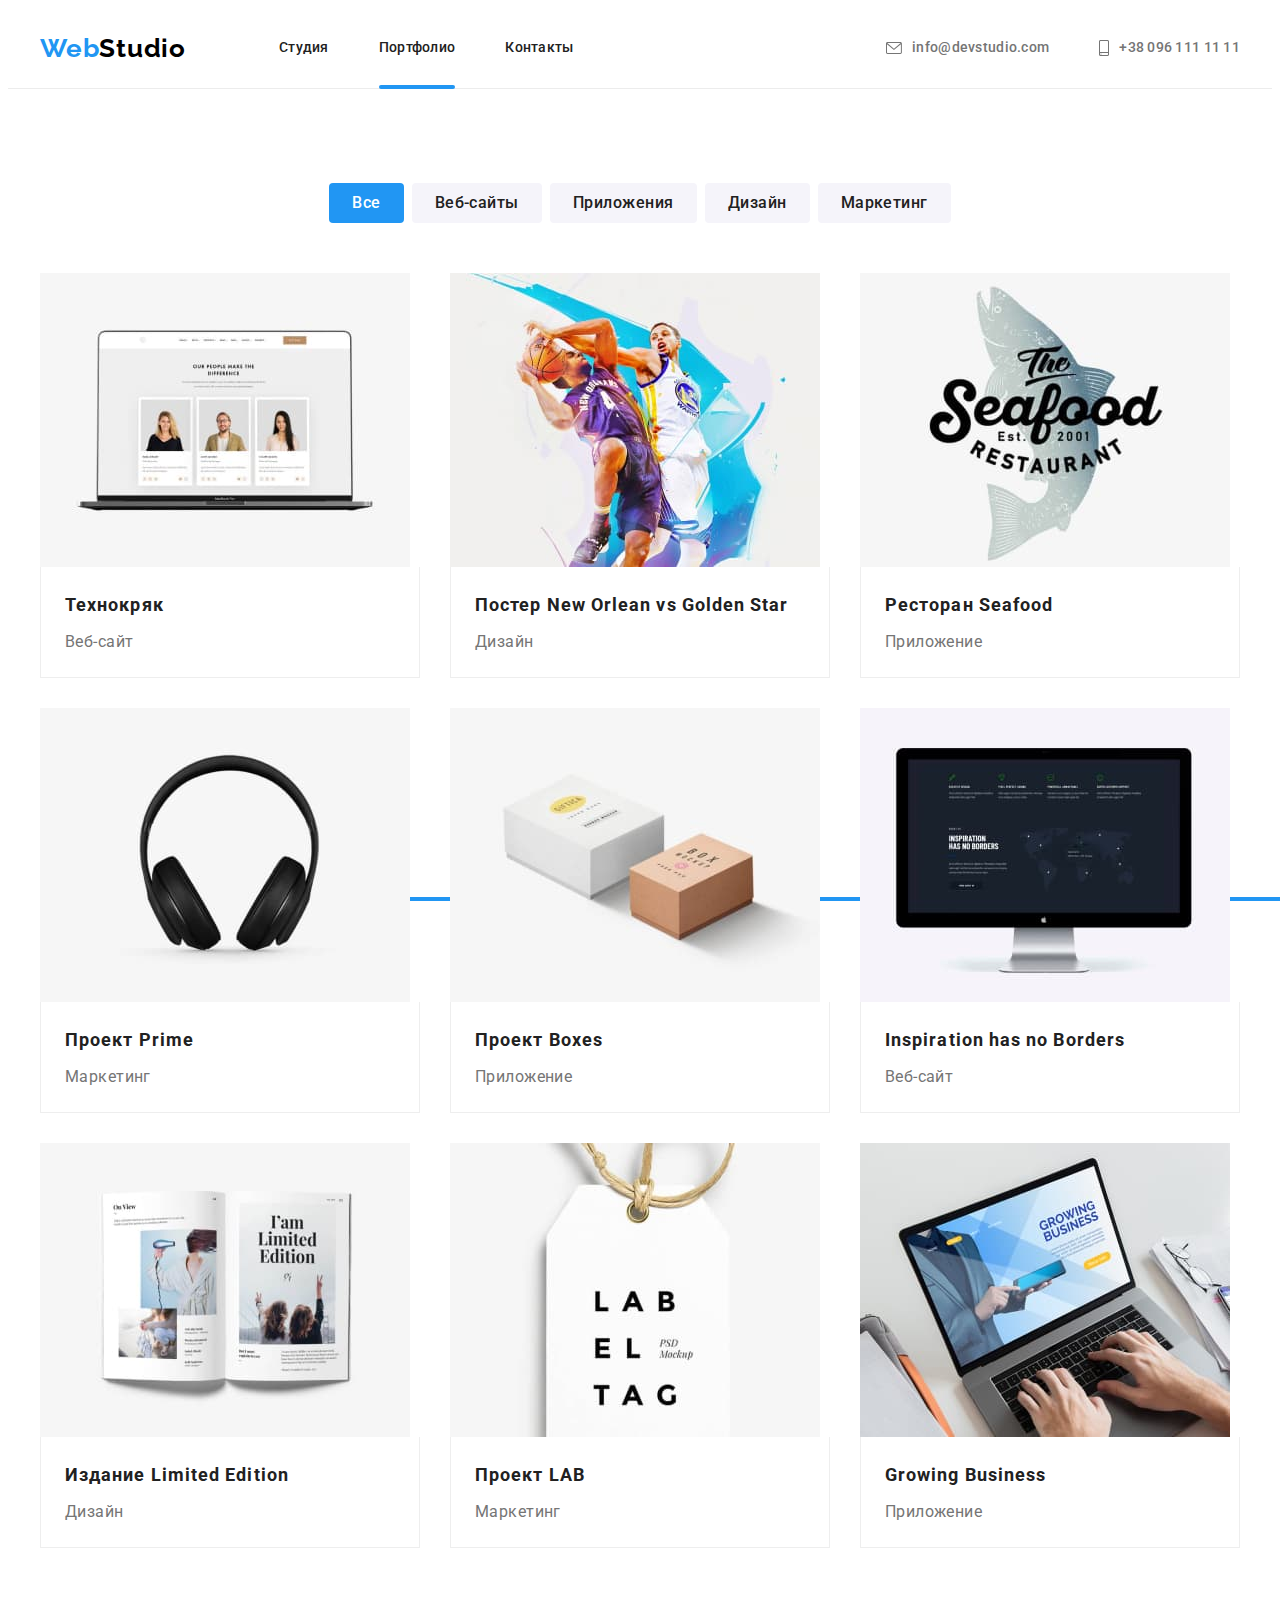
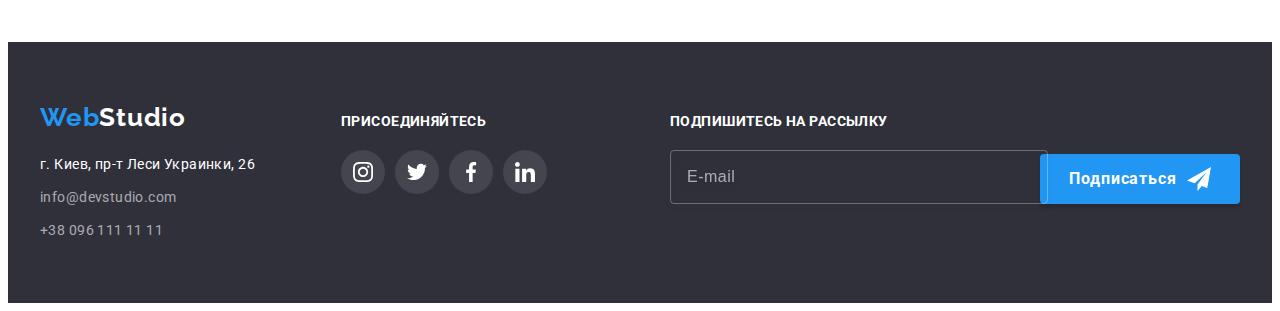
==== portfolio.html @ cd5066cd "Старт ДЗ" ====
<!DOCTYPE html>
<html lang="ru">
  <head>
    <meta charset="UTF-8" />
    <meta http-equiv="X-UA-Compatible" content="IE=edge" />
    <meta name="viewport" content="width=device-width, initial-scale=1.0" />
    <title>WebStudio</title>
    <link rel="preconnect" href="https://fonts.googleapis.com" />
    <link rel="preconnect" href="https://fonts.gstatic.com" crossorigin />
    <link
      href="https://fonts.googleapis.com/css2?family=Raleway:wght@700&family=Roboto:wght@400;500;700;900&display=swap"
      rel="stylesheet"
    />
    <link
      rel="stylesheet"
      href="https://cdnjs.cloudflare.com/ajax/libs/modern-normalize/1.1.0/modern-normalize.min.css"
      integrity="sha512-wpPYUAdjBVSE4KJnH1VR1HeZfpl1ub8YT/NKx4PuQ5NmX2tKuGu6U/JRp5y+Y8XG2tV+wKQpNHVUX03MfMFn9Q=="
      crossorigin="anonymous"
      referrerpolicy="no-referrer"
    />
    <link rel="stylesheet" href="./css/styles.css" />
  </head>
  <body>
    <!-- Шапка страницы -->
    <header class="header">
      <!-- Навигация сайта -->
      <div class="container">
        <nav class="header-nav">
          <!-- Логотип -->
          <a href="./index.html" class="header-logo logo link"
            >Web<span class="header-logo-stylization">Studio</span></a
          >

          <!-- Меню сайта-->
          <ul class="header-list list">
            <li class="header-item">
              <a href="./index.html" class="header-link link">Студия</a>
            </li>
            <li class="header-item">
              <a href="./portfolio.html" class="header-link link current">Портфолио</a>
            </li>
            <li class="header-item"><a href="" class="header-link link">Контакты</a></li>
          </ul>
        </nav>

        <ul class="contact-list list">
          <li class="contact-item">
            <a href="mailto:info@devstudio.com" class="header-link link">
              <svg class="header-icon" width="16" height="12">
                <use href="./images/symbol-defs.svg#icon-envelope"></use>
              </svg>
              info@devstudio.com
            </a>
          </li>

          <li class="contact-item">
            <a href="tel:+380961111111" class="header-link link">
              <svg class="header-icon" width="10" height="16">
                <use href="./images/symbol-defs.svg#icon-phone"></use>
              </svg>
              +38 096 111 11 11
            </a>
          </li>
        </ul>
      </div>
    </header>

    <main>
      <!-- Портфолио -->
      <section class="portfolio section">
        <div class="container">
          <h1 class="visually-hidden">Наши работы</h1>

          <!-- Фильтры секции Портфолио -->

          <ul class="filter-list list">
            <li class="filter-item">
              <button type="button" class="filter-btn current">Все</button>
            </li>

            <li class="filter-item">
              <button type="button" class="filter-btn">Веб-сайты</button>
            </li>

            <li class="filter-item">
              <button type="button" class="filter-btn">Приложения</button>
            </li>

            <li class="filter-item">
              <button type="button" class="filter-btn">Дизайн</button>
            </li>

            <li class="filter-item">
              <button type="button" class="filter-btn">Маркетинг</button>
            </li>
          </ul>

          <!-- Список работ -->

          <ul class="work-list list">
            <li class="work-item">
              <a class="work-link link" href="" target="_blank" rel="noopener noreferrer nofollow">
                <div class="work-thumb">
                  <img
                    src="./images/portfolio1.jpg"
                    alt="ноутбук с открытым сайтом"
                    width="370"
                    height="294"
                  />

                  <p class="work-overlay">
                    Ресурс предлагает комплексные предложения с разным уровнем функционала и
                    сервисов. Все это позволит посетителю получить исчерпывающие сведения о компании
                    или частном лице.
                  </p>
                </div>

                <div class="work-content">
                  <h2 class="work-title">Технокряк</h2>
                  <p class="work-text">Веб-сайт</p>
                </div>
              </a>
            </li>

            <li class="work-item">
              <a class="work-link link" href="" target="_blank" rel="noopener noreferrer nofollow">
                <div class="work-thumb">
                  <img
                    src="./images/portfolio2.jpg"
                    alt="два баскетболиста во время игры"
                    width="370"
                    height="294"
                  />
                  <p class="work-overlay">
                    Ресурс предлагает комплексные предложения с разным уровнем функционала и
                    сервисов. Все это позволит посетителю получить исчерпывающие сведения о компании
                    или частном лице.
                  </p>
                </div>

                <div class="work-content">
                  <h2 class="work-title">
                    Постер <span lang="en">New Orlean vs Golden Star</span>
                  </h2>
                  <p class="work-text">Дизайн</p>
                </div>
              </a>
            </li>

            <li class="work-item">
              <a class="work-link link" href="" target="_blank" rel="noopener noreferrer nofollow">
                <div class="work-thumb">
                  <img
                    src="./images/portfolio3.jpg"
                    alt="логотип ресторана seafood в виде рыбы"
                    width="370"
                    height="294"
                  />
                  <p class="work-overlay">
                    Ресурс предлагает комплексные предложения с разным уровнем функционала и
                    сервисов. Все это позволит посетителю получить исчерпывающие сведения о компании
                    или частном лице.
                  </p>
                </div>

                <div class="work-content">
                  <h2 class="work-title">Ресторан <span lang="en">Seafood</span></h2>
                  <p class="work-text">Приложение</p>
                </div>
              </a>
            </li>

            <li class="work-item">
              <a class="work-link link" href="" target="_blank" rel="noopener noreferrer nofollow">
                <div class="work-thumb">
                  <img src="./images/portfolio4.jpg" alt="наушники" width="370" height="294" />
                  <p class="work-overlay">
                    Ресурс предлагает комплексные предложения с разным уровнем функционала и
                    сервисов. Все это позволит посетителю получить исчерпывающие сведения о компании
                    или частном лице.
                  </p>
                </div>

                <div class="work-content">
                  <h2 class="work-title">Проект <span lang="en">Prime</span></h2>
                  <p class="work-text">Маркетинг</p>
                </div>
              </a>
            </li>

            <li class="work-item">
              <a class="work-link link" href="" target="_blank" rel="noopener noreferrer nofollow">
                <div class="work-thumb">
                  <img
                    src="./images/portfolio5.jpg"
                    alt="белая и коричневая упаковочные коробки"
                    width="370"
                    height="294"
                  />
                  <p class="work-overlay">
                    Ресурс предлагает комплексные предложения с разным уровнем функционала и
                    сервисов. Все это позволит посетителю получить исчерпывающие сведения о компании
                    или частном лице.
                  </p>
                </div>

                <div class="work-content">
                  <h2 class="work-title">Проект <span lang="en">Boxes</span></h2>
                  <p class="work-text">Приложение</p>
                </div>
              </a>
            </li>

            <li class="work-item">
              <a class="work-link link" href="" target="_blank" rel="noopener noreferrer nofollow">
                <div class="work-thumb">
                  <img
                    src="./images/portfolio6.jpg"
                    alt="компютер с загруженным сайтом"
                    width="370"
                    height="294"
                  />
                  <p class="work-overlay">
                    Ресурс предлагает комплексные предложения с разным уровнем функционала и
                    сервисов. Все это позволит посетителю получить исчерпывающие сведения о компании
                    или частном лице.
                  </p>
                </div>

                <div class="work-content">
                  <h2 class="work-title" lang="en">Inspiration has no Borders</h2>
                  <p class="work-text">Веб-сайт</p>
                </div>
              </a>
            </li>

            <li class="work-item">
              <a class="work-link link" href="" target="_blank" rel="noopener noreferrer nofollow">
                <div class="work-thumb">
                  <img
                    src="./images/portfolio7.jpg"
                    alt="открытая книга"
                    width="370"
                    height="294"
                  />
                  <p class="work-overlay">
                    Ресурс предлагает комплексные предложения с разным уровнем функционала и
                    сервисов. Все это позволит посетителю получить исчерпывающие сведения о компании
                    или частном лице.
                  </p>
                </div>

                <div class="work-content">
                  <h2 class="work-title" lang="en">Издание Limited Edition</h2>
                  <p class="work-text">Дизайн</p>
                </div>
              </a>
            </li>

            <li class="work-item">
              <a class="work-link link" href="" target="_blank" rel="noopener noreferrer nofollow">
                <div class="work-thumb">
                  <img src="./images/portfolio8.jpg" alt="этикетка" width="370" height="294" />
                  <p class="work-overlay">
                    Ресурс предлагает комплексные предложения с разным уровнем функционала и
                    сервисов. Все это позволит посетителю получить исчерпывающие сведения о компании
                    или частном лице.
                  </p>
                </div>

                <div class="work-content">
                  <h2 class="work-title">Проект <span lang="en">LAB</span></h2>
                  <p class="work-text">Маркетинг</p>
                </div>
              </a>
            </li>

            <li class="work-item">
              <a class="work-link link" href="" target="_blank" rel="noopener noreferrer nofollow">
                <div class="work-thumb">
                  <img
                    src="./images/portfolio9.jpg"
                    alt="человек работает на ноутбуке с приложением"
                    width="370"
                    height="294"
                  />
                  <p class="work-overlay">
                    Ресурс предлагает комплексные предложения с разным уровнем функционала и
                    сервисов. Все это позволит посетителю получить исчерпывающие сведения о компании
                    или частном лице.
                  </p>
                </div>

                <div class="work-content">
                  <h2 class="work-title" lang="en">Growing Business</h2>
                  <p class="work-text">Приложение</p>
                </div>
              </a>
            </li>
          </ul>
        </div>
      </section>
    </main>

    <!-- Подвал -->
    <footer class="footer">
      <div class="container">
        <div class="address-box">
          <!-- Логотип -->
          <a href="./index.html" class="footer-logo logo link"
            >Web<span class="footer-logo-stylization">Studio</span></a
          >
          <!-- Контакты -->
          <address class="footer-address">
            <p class="footer-text">г. Киев, пр-т Леси Украинки, 26</p>

            <ul class="footer-list list">
              <li class="footer-item">
                <a href="mailto:info@devstudio.com" class="footer-mail link">info@devstudio.com</a>
              </li>

              <li class="footer-item">
                <a href="tel:+380961111111" class="footer-tel link">+38 096 111 11 11</a>
              </li>
            </ul>
          </address>
        </div>

        <div class="social-box">
          <h2 class="footer-social-title">присоединяйтесь</h2>

          <ul class="footer-social-list list">
            <li class="footer-social-item">
              <a href="" class="footer-social-link">
                <svg class="footer-social-icon" width="20" height="20">
                  <use href="./images/symbol-defs.svg#icon-instagram"></use>
                </svg>
              </a>
            </li>

            <li class="footer-social-item">
              <a href="" class="footer-social-link">
                <svg class="footer-social-icon" width="20" height="20">
                  <use href="./images/symbol-defs.svg#icon-twitter"></use>
                </svg>
              </a>
            </li>

            <li class="footer-social-item">
              <a href="" class="footer-social-link">
                <svg class="footer-social-icon" width="20" height="20">
                  <use href="./images/symbol-defs.svg#icon-facebook"></use>
                </svg>
              </a>
            </li>

            <li class="footer-social-item">
              <a href="" class="footer-social-link">
                <svg class="footer-social-icon" width="20" height="20">
                  <use href="./images/symbol-defs.svg#icon-linkedin"></use>
                </svg>
              </a>
            </li>
          </ul>
        </div>

        <form class="footer-form">
          <div class="footer-form-field">
            <p class="footer-form-text">Подпишитесь на рассылку</p>
            <input class="footer-form-email" type="email" name="email" placeholder="E-mail" />
          </div>
          <button class="footer-form-btn button" type="submit">
            Подписаться
            <svg class="footer-form-icon" width="24" height="24">
              <use href="./images/symbol-defs.svg#icon-send"></use>
            </svg>
          </button>
        </form>
      </div>
    </footer>
  </body>
</html>
---- css/styles.css ----
:root {
  --main-text-color: #757575;
  --main-text-font-size: 14px;
  --main-text-line-height: 1.71;
  --main-text-letter-spacing: 0.03em;
  --main-title-color: #212121;

  --primary-background-color: #ffffff;

  --typical-margin: 30px;

  --secondary-text-color: #ffffff;
  --secondary-title-color: #ffffff;
  --secondary-background-color: #2f303a;
  --secondary-letter-spacing: 0.06em;
  --secondary-font-size: 16px;
  --secondary-typical-margin: 50px;

  --accent-background-color: #f5f4fa;
  --accent-link-color: #2196f3;

  --navigation-font-size: 14px;
  --navigation-line-height: 1.14;
  --navigation-font-weight: 500;
  --navigation-letter-spacing: 0.02em;

  --timing-function: cubic-bezier(0.4, 0, 0.2, 1);
}

body {
  font-family: Roboto, 'Open Sans', sans-serif;
  font-size: var(--main-text-font-size);
  letter-spacing: var(--main-text-letter-spacing);
  color: var(--main-text-color);
  background-color: var(--primary-background-color);
}

p,
h1,
h2,
h3,
h4,
h5,
h6 {
  margin: 0;
}

ul,
ol {
  padding-left: 0;
  margin: 0;
}

button {
  cursor: pointer;
}

img {
  display: block;
  max-width: 100%;
  height: auto;
}

.container {
  width: 1200px;
  padding-left: 15px;
  padding-right: 15px;
  margin-left: auto;
  margin-right: auto;
}

.section {
  padding-top: 94px;
  padding-bottom: 94px;
}

.list {
  list-style: none;
}

.link {
  text-decoration: none;
}

.logo {
  font-family: 'Raleway';
  font-weight: 700;
  font-size: 26px;
  line-height: 1.19;
  letter-spacing: 0.03em;
  color: var(--accent-link-color);
}

.current {
  color: var(--accent-link-color);
}

.current::after {
  content: '';
  display: block;
  position: absolute;
  bottom: -1px;
  height: 4px;
  width: 100%;

  background-color: var(--accent-link-color);
  border-radius: 2px;
}

.title {
  font-size: 36px;
  line-height: 1.17;
  text-align: center;
  color: var(--main-title-color);
}
.text {
  font-size: var(--secondary-font-size);
  line-height: 1.19;
  text-align: center;
}

.button {
  display: block;
  margin: 0 auto;
  padding-top: 10px;
  padding-bottom: 10px;

  min-width: 200px;
  height: 50px;

  font-family: inherit;
  font-weight: 700;
  font-size: var(--secondary-font-size);
  line-height: 1.88;
  letter-spacing: var(--secondary-letter-spacing);
  color: var(--secondary-text-color);
  text-align: center;

  background-color: var(--accent-link-color);
  box-shadow: 0px 4px 4px rgba(0, 0, 0, 0.15);
  border: none;
  border-radius: 4px;
}

.visually-hidden {
  position: absolute;
  white-space: nowrap;
  width: 1px;
  height: 1px;
  overflow: hidden;
  border: 0;
  padding: 0;
  clip: rect(0 0 0 0);
  clip-path: inset(50%);
  margin: -1px;
}

/* -------------------HEADER------------------- */

.header {
  border-bottom: 1px solid #ececec;
}

.header .container {
  display: flex;
  align-items: center;
}

.header-nav {
  display: flex;
  align-items: center;
}

.header-logo {
  margin-right: 93px;
}

.header-logo-stylization {
  color: #000000;
}

.header-list {
  display: flex;
}

.header-item:not(:last-child) {
  margin-right: var(--secondary-typical-margin);
}

.header-link {
  display: flex;
  align-items: center;

  position: relative;

  padding-top: 32px;
  padding-bottom: 32px;

  font-weight: var(--navigation-font-weight);
  font-size: var(--navigation-font-size);
  line-height: var(--navigation-line-height);
  letter-spacing: var(--navigation-letter-spacing);
  color: var(--main-title-color);

  transition: color 250ms var(--timing-function);
}

.contact-item > .header-link {
  color: var(--main-text-color);
}

.header-link:hover,
.header-link:focus {
  color: var(--accent-link-color);
}

.contact-list {
  display: flex;
  margin-left: auto;
}

.contact-item:first-child {
  margin-right: var(--secondary-typical-margin);
}

.header-icon {
  margin-right: 10px;
  fill: currentColor;
}

/* -------------------HERO------------------- */
.hero {
  margin: 0 auto;
  padding-top: 200px;
  padding-bottom: 200px;
  max-width: 1600px;
  min-height: 600px;

  background-image: linear-gradient(rgba(47, 48, 58, 0.4), rgba(47, 48, 58, 0.4)),
    url(../images/hero-bg.jpg);
  background-repeat: no-repeat;
  background-size: cover;
  background-position: center;
  background-color: #c4c4c4;
}

.hero-title {
  margin-bottom: var(--typical-margin);
  margin-left: auto;
  margin-right: auto;
  max-width: 696px;

  font-weight: 900;
  font-size: 44px;
  line-height: 1.36;
  text-align: center;
  letter-spacing: var(--secondary-letter-spacing);
  text-transform: uppercase;
  color: var(--secondary-title-color);
}

.hero-btn {
  transition: background 250ms var(--timing-function);
}

.hero-btn:hover,
.hero-btn:focus {
  background: #188ce8;
}

/* -------------------FEATURES------------------- */

.features-list {
  display: flex;
  margin-left: calc(-1 * var(--typical-margin));
}

.features-item {
  flex-basis: calc(100% / 4 - var(--typical-margin));
  margin-left: var(--typical-margin);
}

.features-thumb {
  display: flex;
  justify-content: center;
  align-items: center;
  width: 270px;
  height: 120px;

  background: var(--accent-background-color);
  border-radius: 4px;

  margin-bottom: var(--typical-margin);
}

.features-title {
  font-size: inherit;
  line-height: 1.14;
  text-transform: uppercase;
  color: var(--main-title-color);

  margin-bottom: 10px;
}

.features-text {
  line-height: var(--main-text-line-height);
}

/* -------------------ABOUT------------------- */

.about.section {
  padding-top: 0;
}

.about-title {
  margin-bottom: var(--secondary-typical-margin);
}

.about-list {
  display: flex;
  margin-left: calc(-1 * var(--typical-margin));
}

.about-item {
  position: relative;

  flex-basis: calc(100% / 3 - var(--typical-margin));

  margin-left: var(--typical-margin);
}

.about-item-text {
  position: absolute;
  bottom: 0;

  width: 100%;
  min-height: 70px;
  padding: 27px 0;

  font-weight: 700;
  line-height: 1.14;
  text-align: center;
  text-transform: uppercase;
  color: var(--secondary-text-color);

  background: rgba(47, 48, 58, 0.8);
}

/* -------------------TEAM------------------- */
.team {
  background-color: var(--accent-background-color);
}

.team-title {
  margin-bottom: var(--secondary-typical-margin);
}

.team-list {
  display: flex;
  margin-left: calc(-1 * var(--typical-margin));
}

.team-item {
  flex-basis: calc(100% / 4 - var(--typical-margin));
  margin-left: var(--typical-margin);

  background-color: var(--primary-background-color);
  box-shadow: 0px 1px 3px rgba(0, 0, 0, 0.12), 0px 1px 1px rgba(0, 0, 0, 0.14),
    0px 2px 1px rgba(0, 0, 0, 0.2);
  border-radius: 0px 0px 4px 4px;
}

.team-content {
  padding-top: 30px;
  padding-bottom: 30px;
}

.team-item-title {
  font-weight: 500;
  color: var(--main-title-color);
  margin-bottom: 10px;
}

.team-text {
  margin-bottom: 16px;
}

.team-social-list {
  display: flex;
  justify-content: center;
}

.team-social-item:not(:last-child) {
  margin-right: 10px;
}

.team-social-link {
  display: flex;
  justify-content: center;
  align-items: center;

  width: 44px;
  height: 44px;
  border-radius: 50%;

  transition: background-color 250ms var(--timing-function);
}

.team-social-link:hover,
.team-social-link:focus {
  background-color: var(--accent-link-color);
}

.team-social-icon {
  fill: #afb1b8;

  transition: fill 250ms var(--timing-function);
}

.team-social-link:hover .team-social-icon,
.team-social-link:focus .team-social-icon {
  fill: #ffffff;
}

/* -------------------CLIENTS------------------- */

.clients-title {
  margin-bottom: var(--secondary-typical-margin);
}

.clients-list {
  display: flex;
  justify-content: center;
}

.clients-item:not(:last-child) {
  margin-right: var(--typical-margin);
}

.clients-item-link {
  display: flex;
  justify-content: center;
  align-items: center;

  width: 170px;
  height: 92px;

  border: 1px solid #afb1b8;
  border-radius: 4px;

  transition: border-color 250ms var(--timing-function);
}

.clients-item-link:hover,
.clients-item-link:focus {
  border-color: var(--accent-link-color);
}

.clients-icon {
  fill: #afb1b8;
  transition: fill 250ms var(--timing-function);
}

.clients-item-link:hover .clients-icon,
.clients-item-link:focus .clients-icon {
  fill: var(--accent-link-color);
}

/* -------------------FOOTER------------------- */

.footer {
  background-color: var(--secondary-background-color);
  padding-top: 60px;
  padding-bottom: 60px;
}

.footer > .container {
  display: flex;
  align-items: baseline;
}

.address-box {
  width: 231px;
  margin-right: 70px;
}

.footer address {
  font-style: normal;
}

.footer-logo {
  display: block;
  margin-bottom: 20px;
}

.footer-logo-stylization {
  color: #ffffff;
}

.footer-text {
  line-height: var(--main-text-line-height);
  color: var(--secondary-text-color);
  margin-bottom: 9px;
}

.footer-item:not(:last-child) {
  margin-bottom: 9px;
}

.footer-mail,
.footer-tel {
  line-height: var(--main-text-line-height);
  color: rgba(255, 255, 255, 0.6);

  transition: color 250ms var(--timing-function);
}

.footer-mail:hover,
.footer-mail:focus {
  color: var(--accent-link-color);
}

.footer-tel:hover,
.footer-tel:focus {
  color: var(--accent-link-color);
}

.social-box {
  width: 206px;
}

.footer-social-title {
  font-size: var(--navigation-font-size);
  line-height: var(--navigation-line-height);
  letter-spacing: var(--main-text-letter-spacing);
  text-transform: uppercase;

  color: var(--secondary-title-color);

  margin-bottom: 20px;
}

.footer-social-list {
  display: flex;
  justify-content: center;
}

.footer-social-item:not(:last-child) {
  margin-right: 10px;
}

.footer-social-link {
  display: flex;
  justify-content: center;
  align-items: center;

  width: 44px;
  height: 44px;
  border-radius: 50%;

  background-color: rgba(100%, 100%, 100%, 10%);

  transition: background-color 250ms var(--timing-function);
}

.footer-social-icon {
  fill: #ffffff;
}

.footer-social-link:hover,
.footer-social-link:focus {
  background-color: var(--accent-link-color);
}

.footer-form {
  display: flex;
  align-items: flex-end;
  margin-left: auto;
}

.footer-form-field {
  margin-right: 12px;
  width: 358px;
}

.footer-form-text {
  margin-bottom: 20px;

  font-weight: 700;
  line-height: var(--navigation-line-height);
  text-transform: uppercase;
  color: var(--secondary-text-color);
}

.footer-form-email {
  display: block;

  padding-left: 16px;
  width: 100%;
  min-height: 50px;

  font-size: var(--secondary-font-size);
  line-height: 1.25;
  letter-spacing: var(--main-text-letter-spacing);
  color: rgba(255, 255, 255, 0.6);

  background-color: transparent;
  border: 1px solid rgba(255, 255, 255, 0.3);
  border-radius: 4px;
  filter: drop-shadow(0px 4px 4px rgba(0, 0, 0, 0.15));
  outline: none;

  transition: border-color 250ms var(--timing-function);
}

.footer-form-email::placeholder {
  font-size: var(--secondary-font-size);
  line-height: 1.25;
  letter-spacing: var(--main-text-letter-spacing);
  color: rgba(255, 255, 255, 0.6);
}

.footer-form-email:focus {
  border-color: var(--accent-link-color);
}

.footer-form-btn {
  display: flex;
  justify-content: center;
  align-items: center;
  padding: 10px 28px;

  transition: background 250ms var(--timing-function);
}

.footer-form-btn:hover,
.footer-form-btn:focus {
  background: #188ce8;
}

.footer-form-icon {
  margin-left: 10px;
}
/* -------------------MODAL------------------- */

.backdrop {
  position: fixed;
  top: 0;
  left: 0;

  width: 100%;
  height: 100%;

  background: rgba(0, 0, 0, 0.2);

  opacity: 1;
  transition: opacity 250ms var(--timing-function), visibility 250ms var(--timing-function);
}

.is-hidden {
  opacity: 0;
  pointer-events: none;
  visibility: hidden;
}

.modal {
  position: absolute;
  top: 50%;
  left: 50%;
  transform: translate(-50%, -50%) scale(1) skew(0);
  transition: transform 250ms var(--timing-function);

  width: 528px;
  min-height: 581px;
  padding: 40px;

  background-color: var(--primary-background-color);
  box-shadow: 0px 1px 3px rgba(0, 0, 0, 0.12), 0px 1px 1px rgba(0, 0, 0, 0.14),
    0px 2px 1px rgba(0, 0, 0, 0.2);
  border-radius: 4px;
}

.backdrop.is-hidden .modal {
  transform: translate(0, 0) scale(0.5) skew(30deg);
}

.modal-btn-close {
  display: flex;
  justify-content: center;
  align-items: center;

  position: absolute;
  top: 8px;
  right: 8px;

  width: 30px;
  height: 30px;
  border-radius: 50%;

  background-color: transparent;
  border: 1px solid rgba(0, 0, 0, 0.1);
}

.modal-close-icon {
  fill: #000000;

  transition: fill 250ms var(--timing-function);
}

.modal-btn-close:hover .modal-close-icon,
.modal-btn-close:focus .modal-close-icon {
  fill: var(--accent-link-color);
}

.modal-title {
  margin-bottom: 12px;

  font-weight: 700;
  font-size: 20px;
  line-height: 1.15;
  text-align: center;
  color: var(--main-title-color);
}

.modal-form-field {
  display: flex;
  flex-direction: column;

  width: 448px;
  margin-bottom: 10px;
}

.modal-form-field:nth-child(4) {
  margin-bottom: 20px;
}

.modal-label {
  margin-bottom: 4px;

  font-size: 12px;
  line-height: 1.17;
  letter-spacing: 0.01em;
}

.modal-wrap {
  position: relative;
}

.modal-input {
  width: 100%;
  min-height: 40px;
  padding-left: 32px;

  color: var(--main-text-color);
  line-height: var(--main-text-line-height);
  border: 1px solid rgba(33, 33, 33, 0.2);
  border-radius: 4px;

  cursor: pointer;
  outline: none;

  transition: border-color 250ms var(--timing-function);
}

.modal-input:focus,
.modal-input:hover {
  border-color: var(--accent-link-color);
}

.modal-icon {
  position: absolute;
  top: 50%;
  left: 12px;
  transform: translateY(-50%);

  fill: #212121;
  transition: fill 250ms var(--timing-function);
}

.modal-input:focus + .modal-icon,
.modal-input:hover + .modal-icon {
  fill: var(--accent-link-color);
}

.modal-text {
  width: 100%;
  height: 120px;
  padding: 12px 16px;

  color: var(--main-text-color);
  line-height: var(--main-text-line-height);
  border: 1px solid rgba(33, 33, 33, 0.2);
  border-radius: 4px;

  cursor: pointer;
  outline: none;
  resize: none;

  transition: border-color 250ms var(--timing-function);
}

.modal-text:focus,
.modal-text:hover {
  border-color: var(--accent-link-color);
}

.modal-text::placeholder {
  font-size: var(--navigation-font-size);
  line-height: var(--navigation-line-height);
  letter-spacing: 0.01em;
  color: rgba(117, 117, 117, 0.5);
}

.modal-form-checkbox {
  width: 448px;
  margin-bottom: 30px;
}

.modal-check-text {
  display: flex;
  align-items: center;

  line-height: var(--main-text-line-height);
}

.modal-check-text::before {
  content: '';
  width: 16px;
  height: 15px;
  margin-right: 9px;

  border: 2px solid #212121;
  border-radius: 2px;

  transition: border-color 250ms var(--timing-function);
}

.modal-form-policy:checked + .modal-check-text::before {
  border: none;
  background-color: var(--accent-link-color);
  background-image: url(../images/icon-check.svg);
  background-repeat: no-repeat;
  background-position: center;
}

.modal-form-policy:focus + .modal-check-text::before {
  border-color: var(--accent-link-color);
}

.modal-check-link {
  color: var(--accent-link-color);
}

.modal-btn-send {
  transition: background-color 250ms var(--timing-function);
}

.modal-btn-send:hover,
.modal-btn-send:focus {
  background-color: #188ce8;
}

/* -------------------PORFOLIO------------------- */

.filter-list {
  margin-bottom: 50px;
  display: flex;
  justify-content: center;
}

.filter-item:not(:last-child) {
  margin-right: 8px;
}

.filter-btn {
  min-width: 73px;
  padding: 6px 22px;

  font-family: inherit;
  font-weight: 500;
  font-size: var(--secondary-font-size);
  line-height: 1.63;
  text-align: center;
  letter-spacing: var(--main-text-letter-spacing);
  color: var(--main-title-color);

  background-color: var(--accent-background-color);

  border: 1px solid transparent;
  border-radius: 4px;

  transition: color 250ms var(--timing-function), background-color 250ms var(--timing-function),
    box-shadow 250ms var(--timing-function);
}

.filter-btn:hover,
.filter-btn:focus {
  color: var(--secondary-title-color);
  background-color: var(--accent-link-color);
  box-shadow: 0px 3px 1px rgba(0, 0, 0, 0.1), 0px 1px 2px rgba(0, 0, 0, 0.08),
    0px 2px 2px rgba(0, 0, 0, 0.12);
}

.filter-btn.current {
  color: var(--secondary-title-color);
  background-color: var(--accent-link-color);
}

.work-list {
  display: flex;
  flex-wrap: wrap;
  margin-left: calc(-1 * var(--typical-margin));
  margin-bottom: calc(-1 * var(--typical-margin));
}

.work-item {
  flex-basis: calc(100% / 3 - var(--typical-margin));
  margin-left: var(--typical-margin);
  margin-bottom: var(--typical-margin);
  background: var(--primary-background-color);
}

.work-link {
  display: block;
  transition: box-shadow 250ms var(--timing-function);
}

.work-link:hover,
.work-link:focus {
  box-shadow: 0px 1px 1px rgba(0, 0, 0, 0.12), 0px 4px 4px rgba(0, 0, 0, 0.06),
    1px 4px 6px rgba(0, 0, 0, 0.16);
}

.work-thumb {
  position: relative;
  overflow: hidden;
}

.work-overlay {
  position: absolute;
  top: 0;
  left: 0;

  padding: 63px 24px;
  height: 100%;

  font-size: 18px;
  line-height: 1.56;
  color: var(--secondary-text-color);
  overflow: auto;

  background-color: rgba(33, 150, 243, 0.9);

  transform: translateY(100%);
  transition: transform 250ms var(--timing-function);
}

.work-link:hover .work-overlay,
.work-link:focus .work-overlay {
  transform: translateY(0);
}

.work-content {
  padding: 20px 24px;

  border-left: 1px solid #eeeeee;
  border-right: 1px solid #eeeeee;
  border-bottom: 1px solid #eeeeee;
}

.work-title {
  font-size: 18px;
  line-height: 2;
  letter-spacing: var(--secondary-letter-spacing);
  color: var(--main-title-color);
  margin-bottom: 4px;
}

.work-text {
  font-size: var(--secondary-font-size);
  line-height: 1.88;
  color: var(--main-text-color);
}
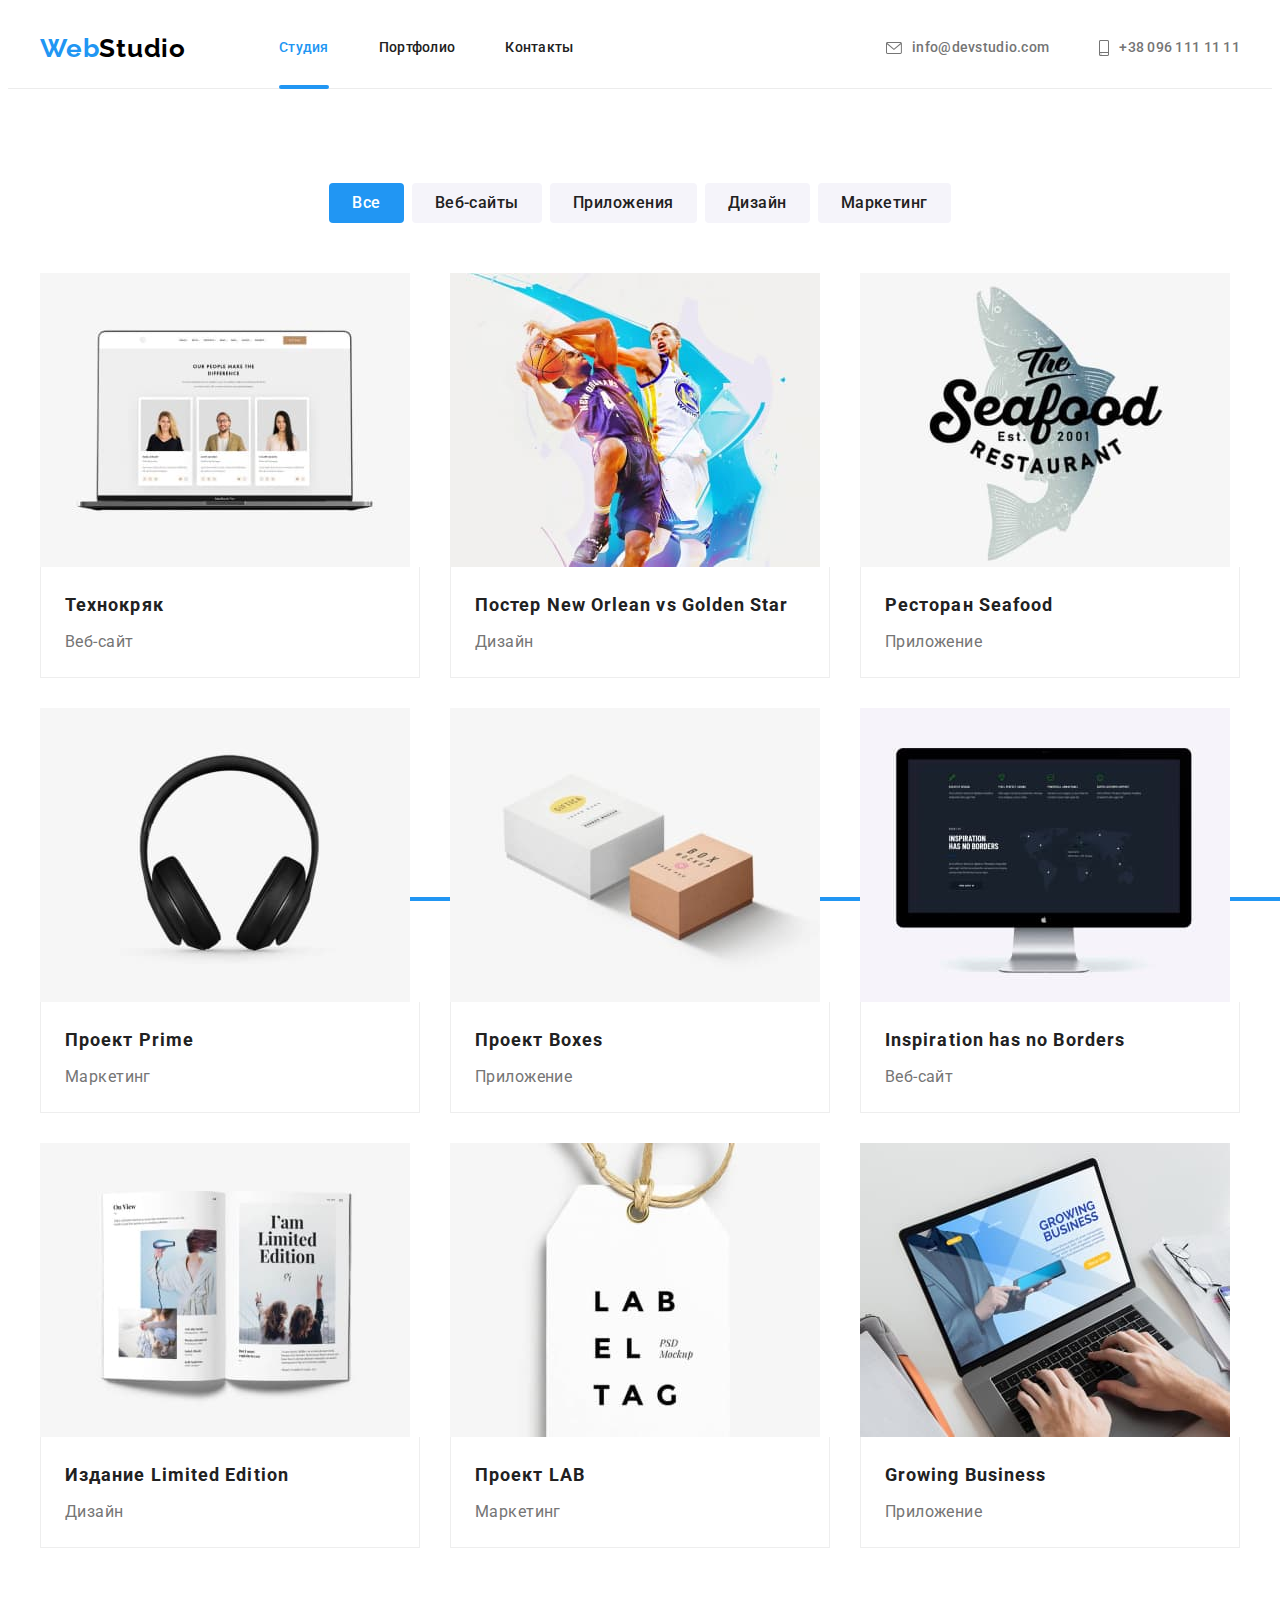
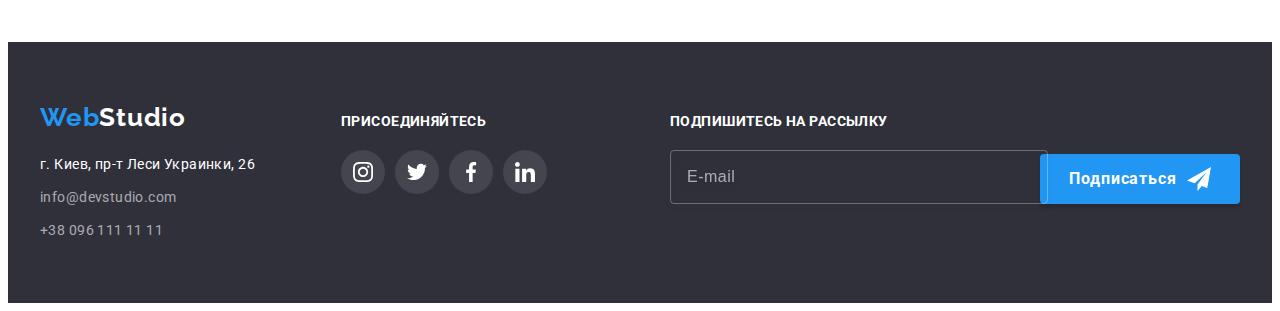
==== commit 3a27dc1f: "Хедер по БЕМ" ====
--- a/portfolio.html
+++ b/portfolio.html
@@ -24,38 +24,38 @@
     <!-- Шапка страницы -->
     <header class="header">
       <!-- Навигация сайта -->
-      <div class="container">
+      <div class="header-container container">
         <nav class="header-nav">
           <!-- Логотип -->
           <a href="./index.html" class="header-logo logo link"
-            >Web<span class="header-logo-stylization">Studio</span></a
+            >Web<span class="logo logo--dark">Studio</span></a
           >
 
           <!-- Меню сайта-->
-          <ul class="header-list list">
-            <li class="header-item">
-              <a href="./index.html" class="header-link link">Студия</a>
-            </li>
-            <li class="header-item">
-              <a href="./portfolio.html" class="header-link link current">Портфолио</a>
-            </li>
-            <li class="header-item"><a href="" class="header-link link">Контакты</a></li>
+          <ul class="menu-list list">
+            <li class="menu-list__item">
+              <a href="./index.html" class="header-link link current">Студия</a>
+            </li>
+            <li class="menu-list__item">
+              <a href="./portfolio.html" class="header-link link">Портфолио</a>
+            </li>
+            <li class="menu-list__item"><a href="" class="header-link link">Контакты</a></li>
           </ul>
         </nav>
 
-        <ul class="contact-list list">
-          <li class="contact-item">
-            <a href="mailto:info@devstudio.com" class="header-link link">
-              <svg class="header-icon" width="16" height="12">
+        <ul class="connect-list list">
+          <li class="connect-list__item">
+            <a href="mailto:info@devstudio.com" class="header-link link header-link--main-color">
+              <svg class="header-link__icon" width="16" height="12">
                 <use href="./images/symbol-defs.svg#icon-envelope"></use>
               </svg>
               info@devstudio.com
             </a>
           </li>
 
-          <li class="contact-item">
-            <a href="tel:+380961111111" class="header-link link">
-              <svg class="header-icon" width="10" height="16">
+          <li class="connect-list__item">
+            <a href="tel:+380961111111" class="header-link link header-link--main-color">
+              <svg class="header-link__icon" width="10" height="16">
                 <use href="./images/symbol-defs.svg#icon-phone"></use>
               </svg>
               +38 096 111 11 11
--- a/css/styles.css
+++ b/css/styles.css
@@ -61,6 +61,10 @@
   height: auto;
 }
 
+address {
+  font-style: normal;
+}
+
 .container {
   width: 1200px;
   padding-left: 15px;
@@ -91,20 +95,8 @@
   color: var(--accent-link-color);
 }
 
-.current {
-  color: var(--accent-link-color);
-}
-
-.current::after {
-  content: '';
-  display: block;
-  position: absolute;
-  bottom: -1px;
-  height: 4px;
-  width: 100%;
-
-  background-color: var(--accent-link-color);
-  border-radius: 2px;
+.logo--dark {
+  color: #000000;
 }
 
 .title {
@@ -161,7 +153,7 @@
   border-bottom: 1px solid #ececec;
 }
 
-.header .container {
+.header-container {
   display: flex;
   align-items: center;
 }
@@ -175,15 +167,11 @@
   margin-right: 93px;
 }
 
-.header-logo-stylization {
-  color: #000000;
-}
-
-.header-list {
-  display: flex;
-}
-
-.header-item:not(:last-child) {
+.menu-list {
+  display: flex;
+}
+
+.menu-list__item:not(:last-child) {
   margin-right: var(--secondary-typical-margin);
 }
 
@@ -205,25 +193,41 @@
   transition: color 250ms var(--timing-function);
 }
 
-.contact-item > .header-link {
-  color: var(--main-text-color);
-}
-
 .header-link:hover,
 .header-link:focus {
   color: var(--accent-link-color);
 }
 
-.contact-list {
+.header-link--main-color {
+  color: var(--main-text-color);
+}
+
+.current {
+  color: var(--accent-link-color);
+}
+
+.current::after {
+  content: '';
+  display: block;
+  position: absolute;
+  bottom: -1px;
+  height: 4px;
+  width: 100%;
+
+  background-color: var(--accent-link-color);
+  border-radius: 2px;
+}
+
+.connect-list {
   display: flex;
   margin-left: auto;
 }
 
-.contact-item:first-child {
+.connect-list__item:first-child {
   margin-right: var(--secondary-typical-margin);
 }
 
-.header-icon {
+.header-link__icon {
   margin-right: 10px;
   fill: currentColor;
 }
@@ -484,9 +488,9 @@
   margin-right: 70px;
 }
 
-.footer address {
+/* .footer address {
   font-style: normal;
-}
+} */
 
 .footer-logo {
   display: block;
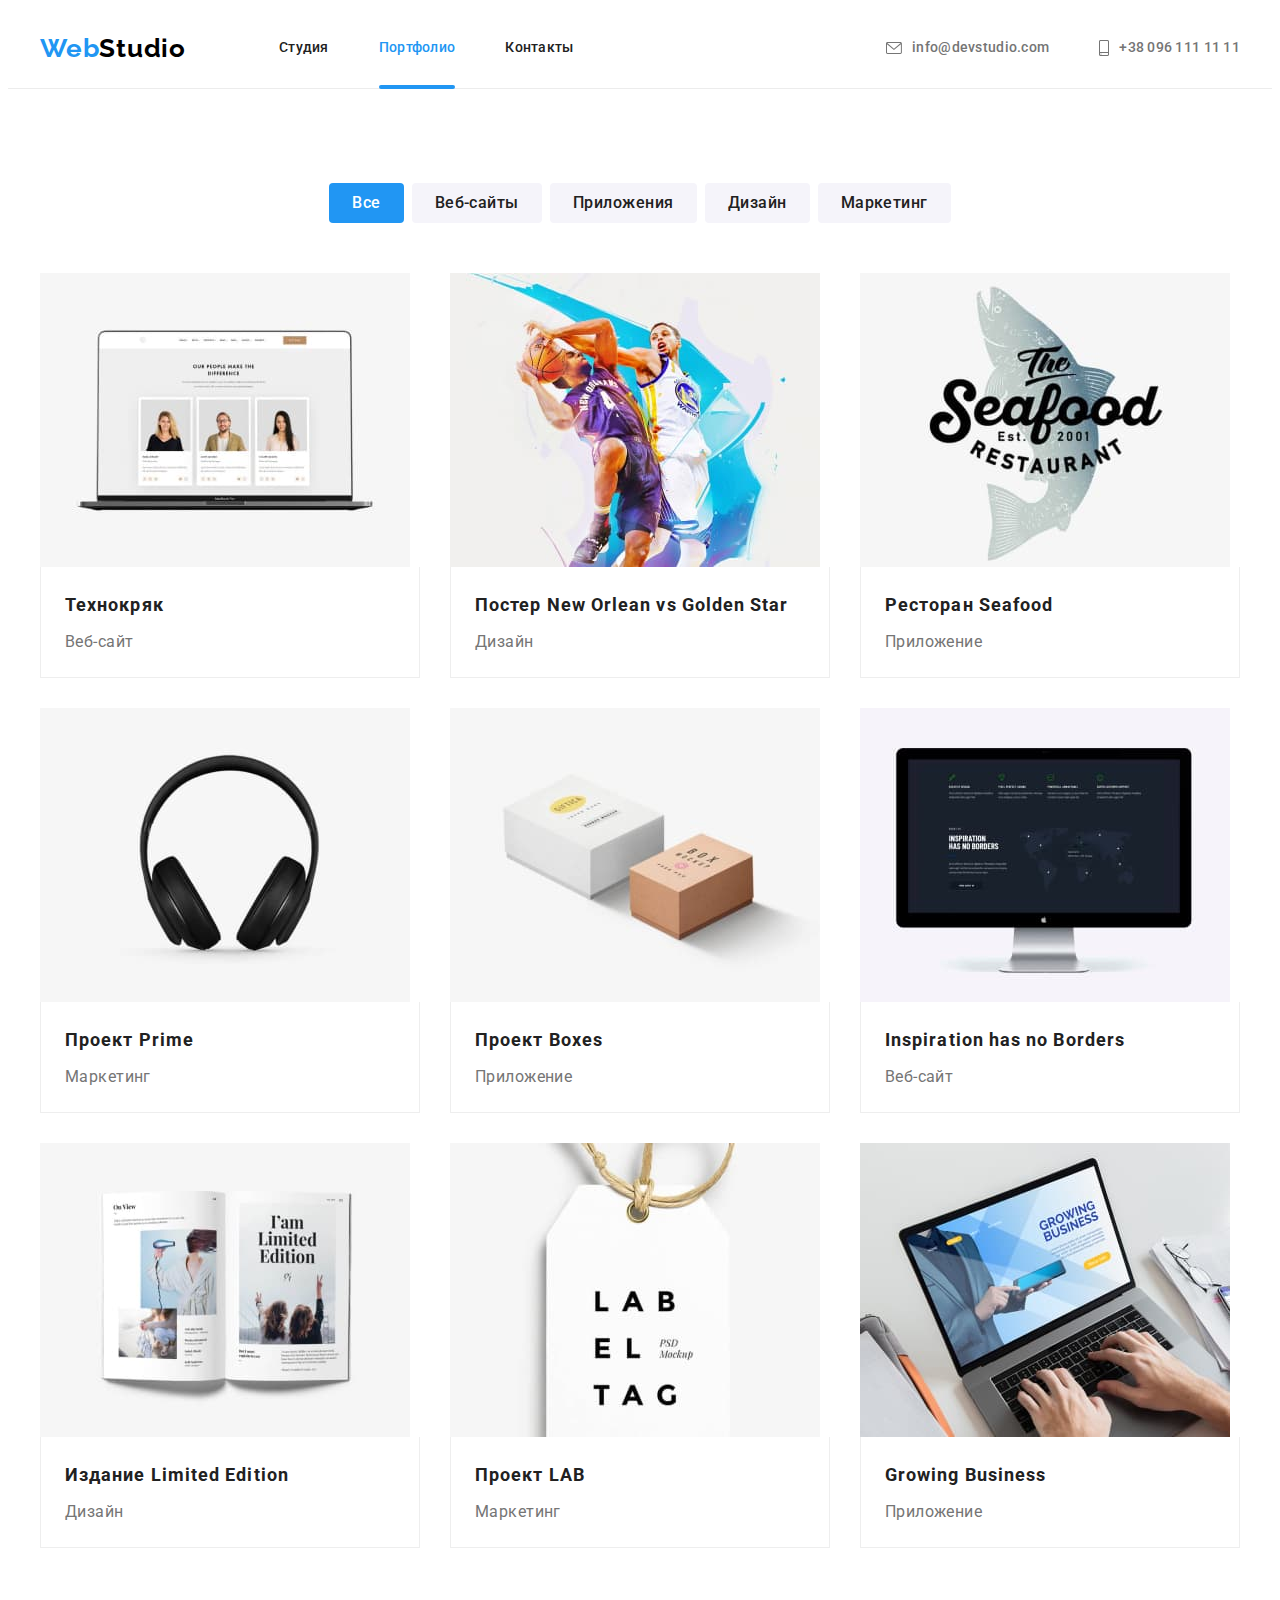
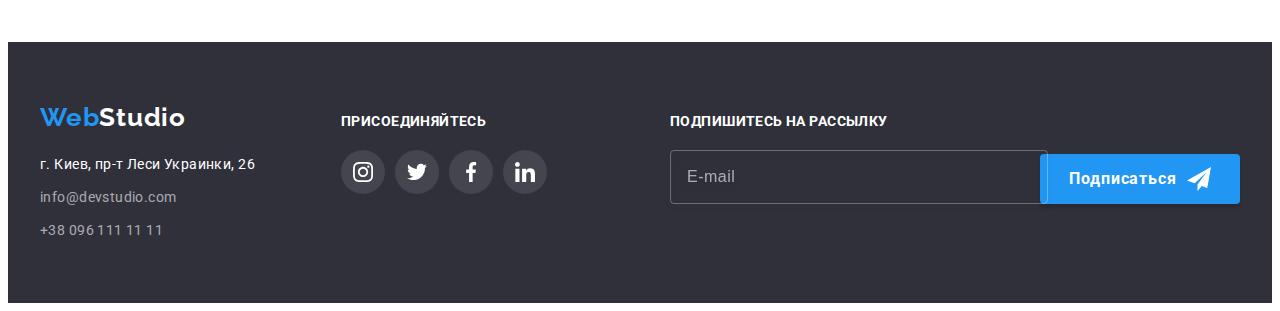
==== commit b7cdf246: "БЕМ для всього проекту" ====
--- a/portfolio.html
+++ b/portfolio.html
@@ -28,16 +28,16 @@
         <nav class="header-nav">
           <!-- Логотип -->
           <a href="./index.html" class="header-logo logo link"
-            >Web<span class="logo logo--dark">Studio</span></a
+            >Web<span class="logo--dark">Studio</span></a
           >
 
           <!-- Меню сайта-->
           <ul class="menu-list list">
             <li class="menu-list__item">
-              <a href="./index.html" class="header-link link current">Студия</a>
+              <a href="./index.html" class="header-link link">Студия</a>
             </li>
             <li class="menu-list__item">
-              <a href="./portfolio.html" class="header-link link">Портфолио</a>
+              <a href="./portfolio.html" class="header-link link menu-list__current">Портфолио</a>
             </li>
             <li class="menu-list__item"><a href="" class="header-link link">Контакты</a></li>
           </ul>
@@ -67,40 +67,45 @@
 
     <main>
       <!-- Портфолио -->
-      <section class="portfolio section">
+      <section class="section">
         <div class="container">
           <h1 class="visually-hidden">Наши работы</h1>
 
           <!-- Фильтры секции Портфолио -->
 
           <ul class="filter-list list">
-            <li class="filter-item">
-              <button type="button" class="filter-btn current">Все</button>
-            </li>
-
-            <li class="filter-item">
-              <button type="button" class="filter-btn">Веб-сайты</button>
-            </li>
-
-            <li class="filter-item">
-              <button type="button" class="filter-btn">Приложения</button>
-            </li>
-
-            <li class="filter-item">
-              <button type="button" class="filter-btn">Дизайн</button>
-            </li>
-
-            <li class="filter-item">
-              <button type="button" class="filter-btn">Маркетинг</button>
+            <li class="filter-list__item">
+              <button type="button" class="filter-list__btn filter-list__current">Все</button>
+            </li>
+
+            <li class="filter-list__item">
+              <button type="button" class="filter-list__btn">Веб-сайты</button>
+            </li>
+
+            <li class="filter-list__item">
+              <button type="button" class="filter-list__btn">Приложения</button>
+            </li>
+
+            <li class="filter-list__item">
+              <button type="button" class="filter-list__btn">Дизайн</button>
+            </li>
+
+            <li class="filter-list__item">
+              <button type="button" class="filter-list__btn">Маркетинг</button>
             </li>
           </ul>
 
           <!-- Список работ -->
 
           <ul class="work-list list">
-            <li class="work-item">
-              <a class="work-link link" href="" target="_blank" rel="noopener noreferrer nofollow">
-                <div class="work-thumb">
+            <li class="work-list__item">
+              <a
+                class="work-list__link link"
+                href=""
+                target="_blank"
+                rel="noopener noreferrer nofollow"
+              >
+                <div class="work-list__thumb">
                   <img
                     src="./images/portfolio1.jpg"
                     alt="ноутбук с открытым сайтом"
@@ -108,192 +113,232 @@
                     height="294"
                   />
 
-                  <p class="work-overlay">
-                    Ресурс предлагает комплексные предложения с разным уровнем функционала и
-                    сервисов. Все это позволит посетителю получить исчерпывающие сведения о компании
-                    или частном лице.
-                  </p>
-                </div>
-
-                <div class="work-content">
-                  <h2 class="work-title">Технокряк</h2>
-                  <p class="work-text">Веб-сайт</p>
-                </div>
-              </a>
-            </li>
-
-            <li class="work-item">
-              <a class="work-link link" href="" target="_blank" rel="noopener noreferrer nofollow">
-                <div class="work-thumb">
+                  <p class="work-list__overlay">
+                    Ресурс предлагает комплексные предложения с разным уровнем функционала и
+                    сервисов. Все это позволит посетителю получить исчерпывающие сведения о компании
+                    или частном лице.
+                  </p>
+                </div>
+
+                <div class="work-list__content">
+                  <h2 class="work-list__title">Технокряк</h2>
+                  <p class="work-list__text">Веб-сайт</p>
+                </div>
+              </a>
+            </li>
+
+            <li class="work-list__item">
+              <a
+                class="work-list__link link"
+                href=""
+                target="_blank"
+                rel="noopener noreferrer nofollow"
+              >
+                <div class="work-list__thumb">
                   <img
                     src="./images/portfolio2.jpg"
                     alt="два баскетболиста во время игры"
                     width="370"
                     height="294"
                   />
-                  <p class="work-overlay">
-                    Ресурс предлагает комплексные предложения с разным уровнем функционала и
-                    сервисов. Все это позволит посетителю получить исчерпывающие сведения о компании
-                    или частном лице.
-                  </p>
-                </div>
-
-                <div class="work-content">
-                  <h2 class="work-title">
+                  <p class="work-list__overlay">
+                    Ресурс предлагает комплексные предложения с разным уровнем функционала и
+                    сервисов. Все это позволит посетителю получить исчерпывающие сведения о компании
+                    или частном лице.
+                  </p>
+                </div>
+
+                <div class="work-list__content">
+                  <h2 class="work-list__title">
                     Постер <span lang="en">New Orlean vs Golden Star</span>
                   </h2>
-                  <p class="work-text">Дизайн</p>
-                </div>
-              </a>
-            </li>
-
-            <li class="work-item">
-              <a class="work-link link" href="" target="_blank" rel="noopener noreferrer nofollow">
-                <div class="work-thumb">
+                  <p class="work-list__text">Дизайн</p>
+                </div>
+              </a>
+            </li>
+
+            <li class="work-list__item">
+              <a
+                class="work-list__link link"
+                href=""
+                target="_blank"
+                rel="noopener noreferrer nofollow"
+              >
+                <div class="work-list__thumb">
                   <img
                     src="./images/portfolio3.jpg"
                     alt="логотип ресторана seafood в виде рыбы"
                     width="370"
                     height="294"
                   />
-                  <p class="work-overlay">
-                    Ресурс предлагает комплексные предложения с разным уровнем функционала и
-                    сервисов. Все это позволит посетителю получить исчерпывающие сведения о компании
-                    или частном лице.
-                  </p>
-                </div>
-
-                <div class="work-content">
-                  <h2 class="work-title">Ресторан <span lang="en">Seafood</span></h2>
-                  <p class="work-text">Приложение</p>
-                </div>
-              </a>
-            </li>
-
-            <li class="work-item">
-              <a class="work-link link" href="" target="_blank" rel="noopener noreferrer nofollow">
-                <div class="work-thumb">
+                  <p class="work-list__overlay">
+                    Ресурс предлагает комплексные предложения с разным уровнем функционала и
+                    сервисов. Все это позволит посетителю получить исчерпывающие сведения о компании
+                    или частном лице.
+                  </p>
+                </div>
+
+                <div class="work-list__content">
+                  <h2 class="work-list__title">Ресторан <span lang="en">Seafood</span></h2>
+                  <p class="work-list__text">Приложение</p>
+                </div>
+              </a>
+            </li>
+
+            <li class="work-list__item">
+              <a
+                class="work-list__link link"
+                href=""
+                target="_blank"
+                rel="noopener noreferrer nofollow"
+              >
+                <div class="work-list__thumb">
                   <img src="./images/portfolio4.jpg" alt="наушники" width="370" height="294" />
-                  <p class="work-overlay">
-                    Ресурс предлагает комплексные предложения с разным уровнем функционала и
-                    сервисов. Все это позволит посетителю получить исчерпывающие сведения о компании
-                    или частном лице.
-                  </p>
-                </div>
-
-                <div class="work-content">
-                  <h2 class="work-title">Проект <span lang="en">Prime</span></h2>
-                  <p class="work-text">Маркетинг</p>
-                </div>
-              </a>
-            </li>
-
-            <li class="work-item">
-              <a class="work-link link" href="" target="_blank" rel="noopener noreferrer nofollow">
-                <div class="work-thumb">
+                  <p class="work-list__overlay">
+                    Ресурс предлагает комплексные предложения с разным уровнем функционала и
+                    сервисов. Все это позволит посетителю получить исчерпывающие сведения о компании
+                    или частном лице.
+                  </p>
+                </div>
+
+                <div class="work-list__content">
+                  <h2 class="work-list__title">Проект <span lang="en">Prime</span></h2>
+                  <p class="work-list__text">Маркетинг</p>
+                </div>
+              </a>
+            </li>
+
+            <li class="work-list__item">
+              <a
+                class="work-list__link link"
+                href=""
+                target="_blank"
+                rel="noopener noreferrer nofollow"
+              >
+                <div class="work-list__thumb">
                   <img
                     src="./images/portfolio5.jpg"
                     alt="белая и коричневая упаковочные коробки"
                     width="370"
                     height="294"
                   />
-                  <p class="work-overlay">
-                    Ресурс предлагает комплексные предложения с разным уровнем функционала и
-                    сервисов. Все это позволит посетителю получить исчерпывающие сведения о компании
-                    или частном лице.
-                  </p>
-                </div>
-
-                <div class="work-content">
-                  <h2 class="work-title">Проект <span lang="en">Boxes</span></h2>
-                  <p class="work-text">Приложение</p>
-                </div>
-              </a>
-            </li>
-
-            <li class="work-item">
-              <a class="work-link link" href="" target="_blank" rel="noopener noreferrer nofollow">
-                <div class="work-thumb">
+                  <p class="work-list__overlay">
+                    Ресурс предлагает комплексные предложения с разным уровнем функционала и
+                    сервисов. Все это позволит посетителю получить исчерпывающие сведения о компании
+                    или частном лице.
+                  </p>
+                </div>
+
+                <div class="work-list__content">
+                  <h2 class="work-list__title">Проект <span lang="en">Boxes</span></h2>
+                  <p class="work-list__text">Приложение</p>
+                </div>
+              </a>
+            </li>
+
+            <li class="work-list__item">
+              <a
+                class="work-list__link link"
+                href=""
+                target="_blank"
+                rel="noopener noreferrer nofollow"
+              >
+                <div class="work-list__thumb">
                   <img
                     src="./images/portfolio6.jpg"
                     alt="компютер с загруженным сайтом"
                     width="370"
                     height="294"
                   />
-                  <p class="work-overlay">
-                    Ресурс предлагает комплексные предложения с разным уровнем функционала и
-                    сервисов. Все это позволит посетителю получить исчерпывающие сведения о компании
-                    или частном лице.
-                  </p>
-                </div>
-
-                <div class="work-content">
-                  <h2 class="work-title" lang="en">Inspiration has no Borders</h2>
-                  <p class="work-text">Веб-сайт</p>
-                </div>
-              </a>
-            </li>
-
-            <li class="work-item">
-              <a class="work-link link" href="" target="_blank" rel="noopener noreferrer nofollow">
-                <div class="work-thumb">
+                  <p class="work-list__overlay">
+                    Ресурс предлагает комплексные предложения с разным уровнем функционала и
+                    сервисов. Все это позволит посетителю получить исчерпывающие сведения о компании
+                    или частном лице.
+                  </p>
+                </div>
+
+                <div class="work-list__content">
+                  <h2 class="work-list__title" lang="en">Inspiration has no Borders</h2>
+                  <p class="work-list__text">Веб-сайт</p>
+                </div>
+              </a>
+            </li>
+
+            <li class="work-list__item">
+              <a
+                class="work-list__link link"
+                href=""
+                target="_blank"
+                rel="noopener noreferrer nofollow"
+              >
+                <div class="work-list__thumb">
                   <img
                     src="./images/portfolio7.jpg"
                     alt="открытая книга"
                     width="370"
                     height="294"
                   />
-                  <p class="work-overlay">
-                    Ресурс предлагает комплексные предложения с разным уровнем функционала и
-                    сервисов. Все это позволит посетителю получить исчерпывающие сведения о компании
-                    или частном лице.
-                  </p>
-                </div>
-
-                <div class="work-content">
-                  <h2 class="work-title" lang="en">Издание Limited Edition</h2>
-                  <p class="work-text">Дизайн</p>
-                </div>
-              </a>
-            </li>
-
-            <li class="work-item">
-              <a class="work-link link" href="" target="_blank" rel="noopener noreferrer nofollow">
-                <div class="work-thumb">
+                  <p class="work-list__overlay">
+                    Ресурс предлагает комплексные предложения с разным уровнем функционала и
+                    сервисов. Все это позволит посетителю получить исчерпывающие сведения о компании
+                    или частном лице.
+                  </p>
+                </div>
+
+                <div class="work-list__content">
+                  <h2 class="work-list__title" lang="en">Издание Limited Edition</h2>
+                  <p class="work-list__text">Дизайн</p>
+                </div>
+              </a>
+            </li>
+
+            <li class="work-list__item">
+              <a
+                class="work-list__link link"
+                href=""
+                target="_blank"
+                rel="noopener noreferrer nofollow"
+              >
+                <div class="work-list__thumb">
                   <img src="./images/portfolio8.jpg" alt="этикетка" width="370" height="294" />
-                  <p class="work-overlay">
-                    Ресурс предлагает комплексные предложения с разным уровнем функционала и
-                    сервисов. Все это позволит посетителю получить исчерпывающие сведения о компании
-                    или частном лице.
-                  </p>
-                </div>
-
-                <div class="work-content">
-                  <h2 class="work-title">Проект <span lang="en">LAB</span></h2>
-                  <p class="work-text">Маркетинг</p>
-                </div>
-              </a>
-            </li>
-
-            <li class="work-item">
-              <a class="work-link link" href="" target="_blank" rel="noopener noreferrer nofollow">
-                <div class="work-thumb">
+                  <p class="work-list__overlay">
+                    Ресурс предлагает комплексные предложения с разным уровнем функционала и
+                    сервисов. Все это позволит посетителю получить исчерпывающие сведения о компании
+                    или частном лице.
+                  </p>
+                </div>
+
+                <div class="work-list__content">
+                  <h2 class="work-list__title">Проект <span lang="en">LAB</span></h2>
+                  <p class="work-list__text">Маркетинг</p>
+                </div>
+              </a>
+            </li>
+
+            <li class="work-list__item">
+              <a
+                class="work-list__link link"
+                href=""
+                target="_blank"
+                rel="noopener noreferrer nofollow"
+              >
+                <div class="work-list__thumb">
                   <img
                     src="./images/portfolio9.jpg"
                     alt="человек работает на ноутбуке с приложением"
                     width="370"
                     height="294"
                   />
-                  <p class="work-overlay">
-                    Ресурс предлагает комплексные предложения с разным уровнем функционала и
-                    сервисов. Все это позволит посетителю получить исчерпывающие сведения о компании
-                    или частном лице.
-                  </p>
-                </div>
-
-                <div class="work-content">
-                  <h2 class="work-title" lang="en">Growing Business</h2>
-                  <p class="work-text">Приложение</p>
+                  <p class="work-list__overlay">
+                    Ресурс предлагает комплексные предложения с разным уровнем функционала и
+                    сервисов. Все это позволит посетителю получить исчерпывающие сведения о компании
+                    или частном лице.
+                  </p>
+                </div>
+
+                <div class="work-list__content">
+                  <h2 class="work-list__title" lang="en">Growing Business</h2>
+                  <p class="work-list__text">Приложение</p>
                 </div>
               </a>
             </li>
@@ -304,59 +349,61 @@
 
     <!-- Подвал -->
     <footer class="footer">
-      <div class="container">
-        <div class="address-box">
+      <div class="footer__container container">
+        <div class="footer__address">
           <!-- Логотип -->
-          <a href="./index.html" class="footer-logo logo link"
-            >Web<span class="footer-logo-stylization">Studio</span></a
+          <a href="./index.html" class="footer__logo logo link"
+            >Web<span class="logo--light">Studio</span></a
           >
           <!-- Контакты -->
-          <address class="footer-address">
-            <p class="footer-text">г. Киев, пр-т Леси Украинки, 26</p>
-
-            <ul class="footer-list list">
-              <li class="footer-item">
-                <a href="mailto:info@devstudio.com" class="footer-mail link">info@devstudio.com</a>
+          <address class="contacts">
+            <p class="contacts__text">г. Киев, пр-т Леси Украинки, 26</p>
+
+            <ul class="list">
+              <li class="contacts__item">
+                <a href="mailto:info@devstudio.com" class="contacts__link link"
+                  >info@devstudio.com</a
+                >
               </li>
 
-              <li class="footer-item">
-                <a href="tel:+380961111111" class="footer-tel link">+38 096 111 11 11</a>
+              <li class="contacts__item">
+                <a href="tel:+380961111111" class="contacts__link link">+38 096 111 11 11</a>
               </li>
             </ul>
           </address>
         </div>
 
-        <div class="social-box">
-          <h2 class="footer-social-title">присоединяйтесь</h2>
-
-          <ul class="footer-social-list list">
-            <li class="footer-social-item">
-              <a href="" class="footer-social-link">
-                <svg class="footer-social-icon" width="20" height="20">
+        <div class="footer__social">
+          <h2 class="footer__title">присоединяйтесь</h2>
+
+          <ul class="social-list list">
+            <li class="social-list__item">
+              <a href="" class="social-list__link social-list__link--dark">
+                <svg class="social-list__icon" width="20" height="20">
                   <use href="./images/symbol-defs.svg#icon-instagram"></use>
                 </svg>
               </a>
             </li>
 
-            <li class="footer-social-item">
-              <a href="" class="footer-social-link">
-                <svg class="footer-social-icon" width="20" height="20">
+            <li class="social-list__item">
+              <a href="" class="social-list__link social-list__link--dark">
+                <svg class="social-list__icon" width="20" height="20">
                   <use href="./images/symbol-defs.svg#icon-twitter"></use>
                 </svg>
               </a>
             </li>
 
-            <li class="footer-social-item">
-              <a href="" class="footer-social-link">
-                <svg class="footer-social-icon" width="20" height="20">
+            <li class="social-list__item">
+              <a href="" class="social-list__link social-list__link--dark">
+                <svg class="social-list__icon" width="20" height="20">
                   <use href="./images/symbol-defs.svg#icon-facebook"></use>
                 </svg>
               </a>
             </li>
 
-            <li class="footer-social-item">
-              <a href="" class="footer-social-link">
-                <svg class="footer-social-icon" width="20" height="20">
+            <li class="social-list__item">
+              <a href="" class="social-list__link social-list__link--dark">
+                <svg class="social-list__icon" width="20" height="20">
                   <use href="./images/symbol-defs.svg#icon-linkedin"></use>
                 </svg>
               </a>
@@ -364,14 +411,14 @@
           </ul>
         </div>
 
-        <form class="footer-form">
-          <div class="footer-form-field">
-            <p class="footer-form-text">Подпишитесь на рассылку</p>
-            <input class="footer-form-email" type="email" name="email" placeholder="E-mail" />
+        <form class="subscription__form">
+          <div class="subscription__field">
+            <p class="subscription__text">Подпишитесь на рассылку</p>
+            <input class="subscription__input" type="email" name="email" placeholder="E-mail" />
           </div>
-          <button class="footer-form-btn button" type="submit">
+          <button class="subscription__btn button" type="submit">
             Подписаться
-            <svg class="footer-form-icon" width="24" height="24">
+            <svg class="subscription__icon" width="24" height="24">
               <use href="./images/symbol-defs.svg#icon-send"></use>
             </svg>
           </button>
--- a/css/styles.css
+++ b/css/styles.css
@@ -99,6 +99,10 @@
   color: #000000;
 }
 
+.logo--light {
+  color: #ffffff;
+}
+
 .title {
   font-size: 36px;
   line-height: 1.17;
@@ -132,6 +136,13 @@
   box-shadow: 0px 4px 4px rgba(0, 0, 0, 0.15);
   border: none;
   border-radius: 4px;
+
+  transition: background 250ms var(--timing-function);
+}
+
+.button:hover,
+.button:focus {
+  background: #188ce8;
 }
 
 .visually-hidden {
@@ -202,11 +213,11 @@
   color: var(--main-text-color);
 }
 
-.current {
+.menu-list__current {
   color: var(--accent-link-color);
 }
 
-.current::after {
+.menu-list__current::after {
   content: '';
   display: block;
   position: absolute;
@@ -263,15 +274,6 @@
   color: var(--secondary-title-color);
 }
 
-.hero-btn {
-  transition: background 250ms var(--timing-function);
-}
-
-.hero-btn:hover,
-.hero-btn:focus {
-  background: #188ce8;
-}
-
 /* -------------------FEATURES------------------- */
 
 .features-list {
@@ -279,12 +281,12 @@
   margin-left: calc(-1 * var(--typical-margin));
 }
 
-.features-item {
+.features-list__item {
   flex-basis: calc(100% / 4 - var(--typical-margin));
   margin-left: var(--typical-margin);
 }
 
-.features-thumb {
+.features-list__thumb {
   display: flex;
   justify-content: center;
   align-items: center;
@@ -297,7 +299,7 @@
   margin-bottom: var(--typical-margin);
 }
 
-.features-title {
+.features-list__title {
   font-size: inherit;
   line-height: 1.14;
   text-transform: uppercase;
@@ -306,26 +308,26 @@
   margin-bottom: 10px;
 }
 
-.features-text {
+.features-list__text {
   line-height: var(--main-text-line-height);
 }
 
 /* -------------------ABOUT------------------- */
 
-.about.section {
+.about {
   padding-top: 0;
 }
 
-.about-title {
+.about__title {
   margin-bottom: var(--secondary-typical-margin);
 }
 
-.about-list {
+.about__list {
   display: flex;
   margin-left: calc(-1 * var(--typical-margin));
 }
 
-.about-item {
+.about__item {
   position: relative;
 
   flex-basis: calc(100% / 3 - var(--typical-margin));
@@ -333,7 +335,7 @@
   margin-left: var(--typical-margin);
 }
 
-.about-item-text {
+.about__text {
   position: absolute;
   bottom: 0;
 
@@ -355,16 +357,16 @@
   background-color: var(--accent-background-color);
 }
 
-.team-title {
+.team__title {
   margin-bottom: var(--secondary-typical-margin);
 }
 
-.team-list {
+.team__list {
   display: flex;
   margin-left: calc(-1 * var(--typical-margin));
 }
 
-.team-item {
+.team__item {
   flex-basis: calc(100% / 4 - var(--typical-margin));
   margin-left: var(--typical-margin);
 
@@ -379,26 +381,26 @@
   padding-bottom: 30px;
 }
 
-.team-item-title {
+.team-content__title {
   font-weight: 500;
   color: var(--main-title-color);
   margin-bottom: 10px;
 }
 
-.team-text {
+.team-content__text {
   margin-bottom: 16px;
 }
 
-.team-social-list {
+.social-list {
   display: flex;
   justify-content: center;
 }
 
-.team-social-item:not(:last-child) {
+.social-list__item:not(:last-child) {
   margin-right: 10px;
 }
 
-.team-social-link {
+.social-list__link {
   display: flex;
   justify-content: center;
   align-items: center;
@@ -406,42 +408,51 @@
   width: 44px;
   height: 44px;
   border-radius: 50%;
-
-  transition: background-color 250ms var(--timing-function);
-}
-
-.team-social-link:hover,
-.team-social-link:focus {
+}
+
+.social-list__link:hover,
+.social-list__link:focus {
   background-color: var(--accent-link-color);
-}
-
-.team-social-icon {
-  fill: #afb1b8;
-
-  transition: fill 250ms var(--timing-function);
-}
-
-.team-social-link:hover .team-social-icon,
-.team-social-link:focus .team-social-icon {
-  fill: #ffffff;
+
+  color: #ffffff;
+}
+
+.social-list__icon {
+  fill: currentColor;
+}
+
+.social-list__link--light {
+  background-color: var(--primary-background-color);
+
+  color: #afb1b8;
+
+  transition: background-color 250ms var(--timing-function), color 250ms var(--timing-function);
+}
+
+.social-list__link--dark {
+  background-color: rgba(255, 255, 255, 0.1);
+
+  color: #ffffff;
+
+  transition: background-color 250ms var(--timing-function), color 250ms var(--timing-function);
 }
 
 /* -------------------CLIENTS------------------- */
 
-.clients-title {
+.clients__title {
   margin-bottom: var(--secondary-typical-margin);
 }
 
-.clients-list {
+.clients__list {
   display: flex;
   justify-content: center;
 }
 
-.clients-item:not(:last-child) {
+.clients__item:not(:last-child) {
   margin-right: var(--typical-margin);
 }
 
-.clients-item-link {
+.clients__link {
   display: flex;
   justify-content: center;
   align-items: center;
@@ -452,22 +463,19 @@
   border: 1px solid #afb1b8;
   border-radius: 4px;
 
-  transition: border-color 250ms var(--timing-function);
-}
-
-.clients-item-link:hover,
-.clients-item-link:focus {
+  color: #afb1b8;
+
+  transition: border-color 250ms var(--timing-function), color 250ms var(--timing-function);
+}
+
+.clients__link:hover,
+.clients__link:focus {
   border-color: var(--accent-link-color);
-}
-
-.clients-icon {
-  fill: #afb1b8;
-  transition: fill 250ms var(--timing-function);
-}
-
-.clients-item-link:hover .clients-icon,
-.clients-item-link:focus .clients-icon {
-  fill: var(--accent-link-color);
+  color: var(--accent-link-color);
+}
+
+.clients__icon {
+  fill: currentColor;
 }
 
 /* -------------------FOOTER------------------- */
@@ -478,62 +486,48 @@
   padding-bottom: 60px;
 }
 
-.footer > .container {
+.footer__container {
   display: flex;
   align-items: baseline;
 }
 
-.address-box {
+.footer__address {
   width: 231px;
   margin-right: 70px;
 }
 
-/* .footer address {
-  font-style: normal;
-} */
-
-.footer-logo {
+.footer__logo {
   display: block;
   margin-bottom: 20px;
 }
 
-.footer-logo-stylization {
-  color: #ffffff;
-}
-
-.footer-text {
+.contacts__text {
   line-height: var(--main-text-line-height);
   color: var(--secondary-text-color);
   margin-bottom: 9px;
 }
 
-.footer-item:not(:last-child) {
+.contacts__item:not(:last-child) {
   margin-bottom: 9px;
 }
 
-.footer-mail,
-.footer-tel {
+.contacts__link {
   line-height: var(--main-text-line-height);
   color: rgba(255, 255, 255, 0.6);
 
   transition: color 250ms var(--timing-function);
 }
 
-.footer-mail:hover,
-.footer-mail:focus {
+.contacts__link:hover,
+.contacts__link:focus {
   color: var(--accent-link-color);
 }
 
-.footer-tel:hover,
-.footer-tel:focus {
-  color: var(--accent-link-color);
-}
-
-.social-box {
+.footer__social {
   width: 206px;
 }
 
-.footer-social-title {
+.footer__title {
   font-size: var(--navigation-font-size);
   line-height: var(--navigation-line-height);
   letter-spacing: var(--main-text-letter-spacing);
@@ -544,50 +538,18 @@
   margin-bottom: 20px;
 }
 
-.footer-social-list {
-  display: flex;
-  justify-content: center;
-}
-
-.footer-social-item:not(:last-child) {
-  margin-right: 10px;
-}
-
-.footer-social-link {
-  display: flex;
-  justify-content: center;
-  align-items: center;
-
-  width: 44px;
-  height: 44px;
-  border-radius: 50%;
-
-  background-color: rgba(100%, 100%, 100%, 10%);
-
-  transition: background-color 250ms var(--timing-function);
-}
-
-.footer-social-icon {
-  fill: #ffffff;
-}
-
-.footer-social-link:hover,
-.footer-social-link:focus {
-  background-color: var(--accent-link-color);
-}
-
-.footer-form {
+.subscription__form {
   display: flex;
   align-items: flex-end;
   margin-left: auto;
 }
 
-.footer-form-field {
+.subscription__field {
   margin-right: 12px;
   width: 358px;
 }
 
-.footer-form-text {
+.subscription__text {
   margin-bottom: 20px;
 
   font-weight: 700;
@@ -596,7 +558,7 @@
   color: var(--secondary-text-color);
 }
 
-.footer-form-email {
+.subscription__input {
   display: block;
 
   padding-left: 16px;
@@ -617,37 +579,30 @@
   transition: border-color 250ms var(--timing-function);
 }
 
-.footer-form-email::placeholder {
+.subscription__input::placeholder {
   font-size: var(--secondary-font-size);
   line-height: 1.25;
   letter-spacing: var(--main-text-letter-spacing);
   color: rgba(255, 255, 255, 0.6);
 }
 
-.footer-form-email:focus {
+.subscription__input:focus {
   border-color: var(--accent-link-color);
 }
 
-.footer-form-btn {
+.subscription__btn {
   display: flex;
   justify-content: center;
   align-items: center;
   padding: 10px 28px;
-
-  transition: background 250ms var(--timing-function);
-}
-
-.footer-form-btn:hover,
-.footer-form-btn:focus {
-  background: #188ce8;
-}
-
-.footer-form-icon {
+}
+
+.subscription__icon {
   margin-left: 10px;
 }
 /* -------------------MODAL------------------- */
 
-.backdrop {
+.modal__backdrop {
   position: fixed;
   top: 0;
   left: 0;
@@ -684,11 +639,11 @@
   border-radius: 4px;
 }
 
-.backdrop.is-hidden .modal {
+.modal__backdrop.is-hidden .modal {
   transform: translate(0, 0) scale(0.5) skew(30deg);
 }
 
-.modal-btn-close {
+.modal__close-btn {
   display: flex;
   justify-content: center;
   align-items: center;
@@ -705,18 +660,18 @@
   border: 1px solid rgba(0, 0, 0, 0.1);
 }
 
-.modal-close-icon {
+.modal__close-icon {
   fill: #000000;
 
   transition: fill 250ms var(--timing-function);
 }
 
-.modal-btn-close:hover .modal-close-icon,
-.modal-btn-close:focus .modal-close-icon {
+.modal__close-btn:hover .modal__close-icon,
+.modal__close-btn:focus .modal__close-icon {
   fill: var(--accent-link-color);
 }
 
-.modal-title {
+.modal__title {
   margin-bottom: 12px;
 
   font-weight: 700;
@@ -726,7 +681,7 @@
   color: var(--main-title-color);
 }
 
-.modal-form-field {
+.modal__field {
   display: flex;
   flex-direction: column;
 
@@ -734,11 +689,11 @@
   margin-bottom: 10px;
 }
 
-.modal-form-field:nth-child(4) {
+.modal__field:nth-child(4) {
   margin-bottom: 20px;
 }
 
-.modal-label {
+.modal__label {
   margin-bottom: 4px;
 
   font-size: 12px;
@@ -746,11 +701,11 @@
   letter-spacing: 0.01em;
 }
 
-.modal-wrap {
+.modal__wrap {
   position: relative;
 }
 
-.modal-input {
+.modal__input {
   width: 100%;
   min-height: 40px;
   padding-left: 32px;
@@ -766,12 +721,12 @@
   transition: border-color 250ms var(--timing-function);
 }
 
-.modal-input:focus,
-.modal-input:hover {
+.modal__input:focus,
+.modal__input:hover {
   border-color: var(--accent-link-color);
 }
 
-.modal-icon {
+.modal__icon {
   position: absolute;
   top: 50%;
   left: 12px;
@@ -781,12 +736,12 @@
   transition: fill 250ms var(--timing-function);
 }
 
-.modal-input:focus + .modal-icon,
-.modal-input:hover + .modal-icon {
+.modal__input:focus + .modal__icon,
+.modal__input:hover + .modal__icon {
   fill: var(--accent-link-color);
 }
 
-.modal-text {
+.modal__text {
   width: 100%;
   height: 120px;
   padding: 12px 16px;
@@ -803,31 +758,31 @@
   transition: border-color 250ms var(--timing-function);
 }
 
-.modal-text:focus,
-.modal-text:hover {
+.modal__text:focus,
+.modal__text:hover {
   border-color: var(--accent-link-color);
 }
 
-.modal-text::placeholder {
+.modal__text::placeholder {
   font-size: var(--navigation-font-size);
   line-height: var(--navigation-line-height);
   letter-spacing: 0.01em;
   color: rgba(117, 117, 117, 0.5);
 }
 
-.modal-form-checkbox {
+.modal__checkbox {
   width: 448px;
   margin-bottom: 30px;
 }
 
-.modal-check-text {
+.checkbox-policy__label {
   display: flex;
   align-items: center;
 
   line-height: var(--main-text-line-height);
 }
 
-.modal-check-text::before {
+.checkbox-policy__label::before {
   content: '';
   width: 16px;
   height: 15px;
@@ -839,7 +794,7 @@
   transition: border-color 250ms var(--timing-function);
 }
 
-.modal-form-policy:checked + .modal-check-text::before {
+.checkbox-policy__input:checked + .checkbox-policy__label::before {
   border: none;
   background-color: var(--accent-link-color);
   background-image: url(../images/icon-check.svg);
@@ -847,21 +802,12 @@
   background-position: center;
 }
 
-.modal-form-policy:focus + .modal-check-text::before {
+.checkbox-policy__input:focus + .checkbox-policy__label::before {
   border-color: var(--accent-link-color);
 }
 
-.modal-check-link {
+.checkbox-policy__link {
   color: var(--accent-link-color);
-}
-
-.modal-btn-send {
-  transition: background-color 250ms var(--timing-function);
-}
-
-.modal-btn-send:hover,
-.modal-btn-send:focus {
-  background-color: #188ce8;
 }
 
 /* -------------------PORFOLIO------------------- */
@@ -872,11 +818,11 @@
   justify-content: center;
 }
 
-.filter-item:not(:last-child) {
+.filter-list__item:not(:last-child) {
   margin-right: 8px;
 }
 
-.filter-btn {
+.filter-list__btn {
   min-width: 73px;
   padding: 6px 22px;
 
@@ -897,15 +843,15 @@
     box-shadow 250ms var(--timing-function);
 }
 
-.filter-btn:hover,
-.filter-btn:focus {
+.filter-list__btn:hover,
+.filter-list__btn:focus {
   color: var(--secondary-title-color);
   background-color: var(--accent-link-color);
   box-shadow: 0px 3px 1px rgba(0, 0, 0, 0.1), 0px 1px 2px rgba(0, 0, 0, 0.08),
     0px 2px 2px rgba(0, 0, 0, 0.12);
 }
 
-.filter-btn.current {
+.filter-list__current {
   color: var(--secondary-title-color);
   background-color: var(--accent-link-color);
 }
@@ -917,30 +863,30 @@
   margin-bottom: calc(-1 * var(--typical-margin));
 }
 
-.work-item {
+.work-list__item {
   flex-basis: calc(100% / 3 - var(--typical-margin));
   margin-left: var(--typical-margin);
   margin-bottom: var(--typical-margin);
   background: var(--primary-background-color);
 }
 
-.work-link {
+.work-list__link {
   display: block;
   transition: box-shadow 250ms var(--timing-function);
 }
 
-.work-link:hover,
-.work-link:focus {
+.work-list__link:hover,
+.work-list__link:focus {
   box-shadow: 0px 1px 1px rgba(0, 0, 0, 0.12), 0px 4px 4px rgba(0, 0, 0, 0.06),
     1px 4px 6px rgba(0, 0, 0, 0.16);
 }
 
-.work-thumb {
+.work-list__thumb {
   position: relative;
   overflow: hidden;
 }
 
-.work-overlay {
+.work-list__overlay {
   position: absolute;
   top: 0;
   left: 0;
@@ -959,12 +905,12 @@
   transition: transform 250ms var(--timing-function);
 }
 
-.work-link:hover .work-overlay,
-.work-link:focus .work-overlay {
+.work-list__link:hover .work-list__overlay,
+.work-list__link:focus .work-list__overlay {
   transform: translateY(0);
 }
 
-.work-content {
+.work-list__content {
   padding: 20px 24px;
 
   border-left: 1px solid #eeeeee;
@@ -972,7 +918,7 @@
   border-bottom: 1px solid #eeeeee;
 }
 
-.work-title {
+.work-list__title {
   font-size: 18px;
   line-height: 2;
   letter-spacing: var(--secondary-letter-spacing);
@@ -980,7 +926,7 @@
   margin-bottom: 4px;
 }
 
-.work-text {
+.work-list__text {
   font-size: var(--secondary-font-size);
   line-height: 1.88;
   color: var(--main-text-color);
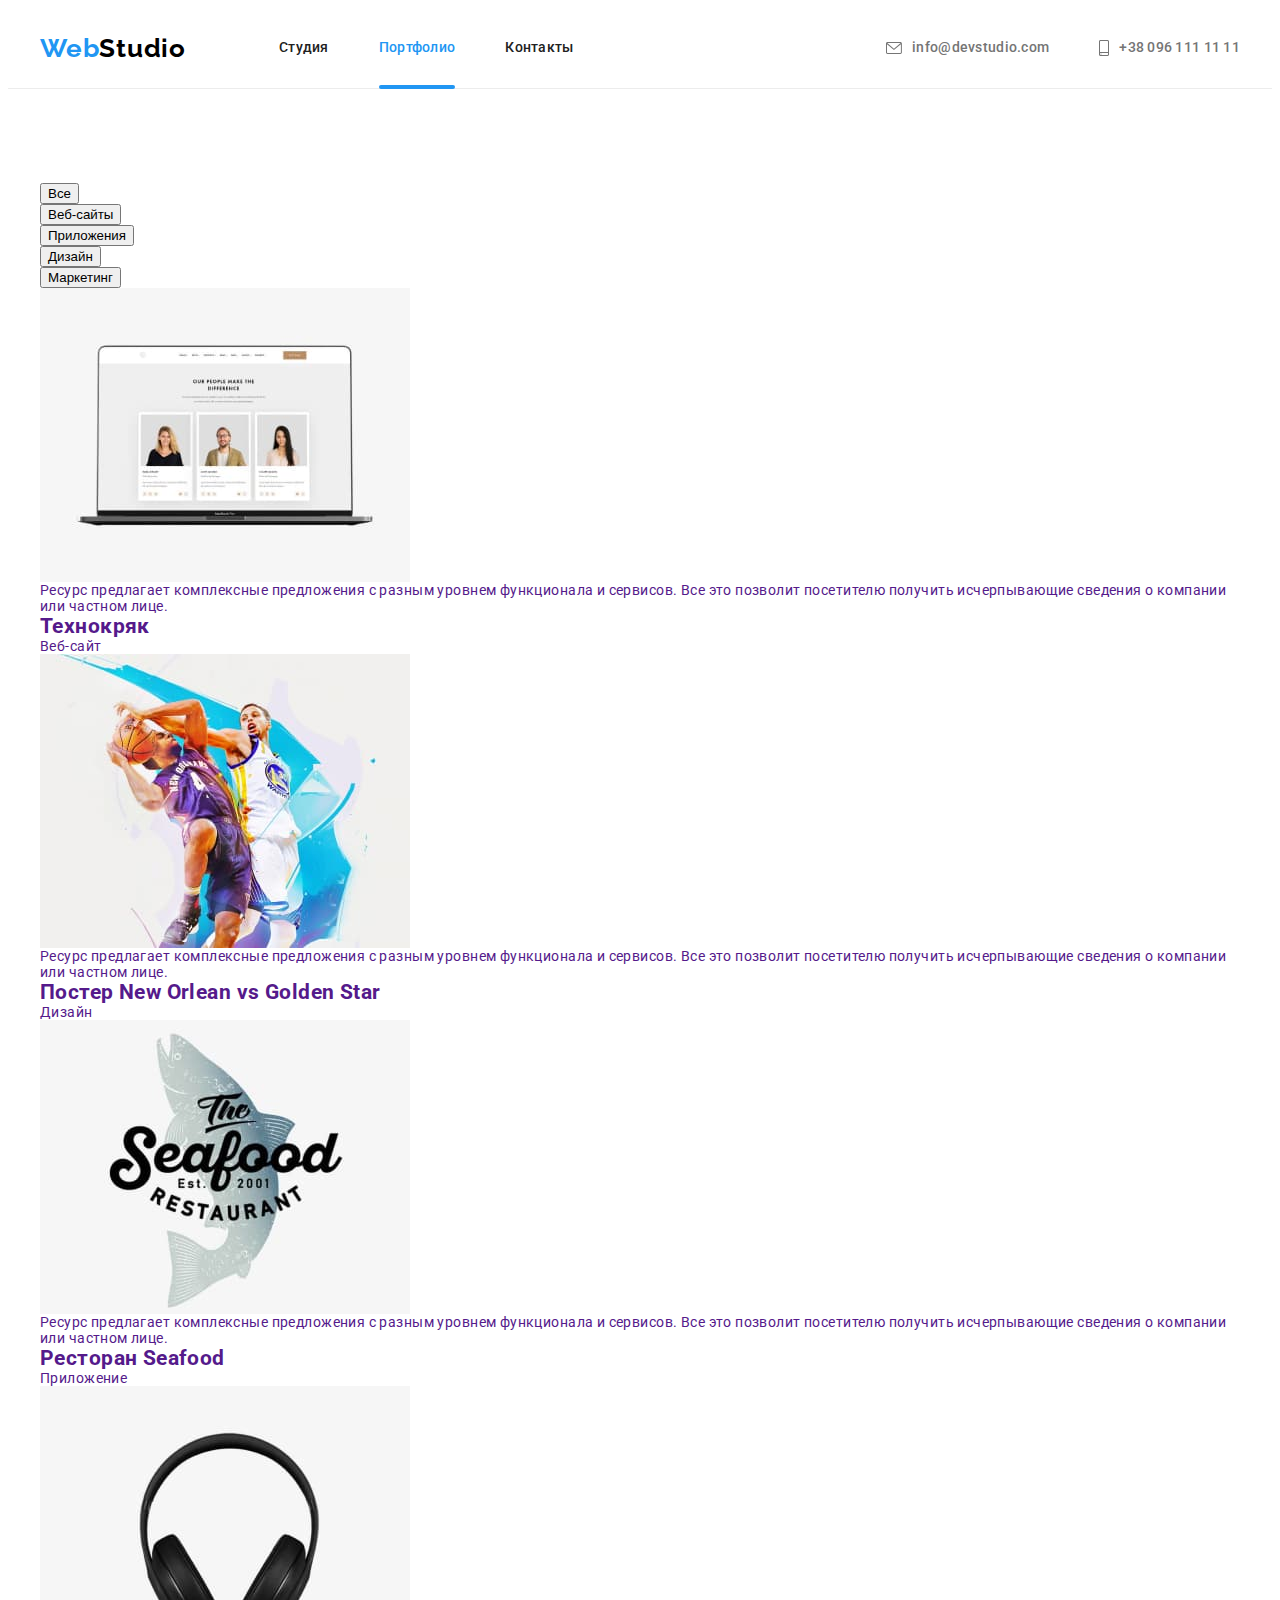
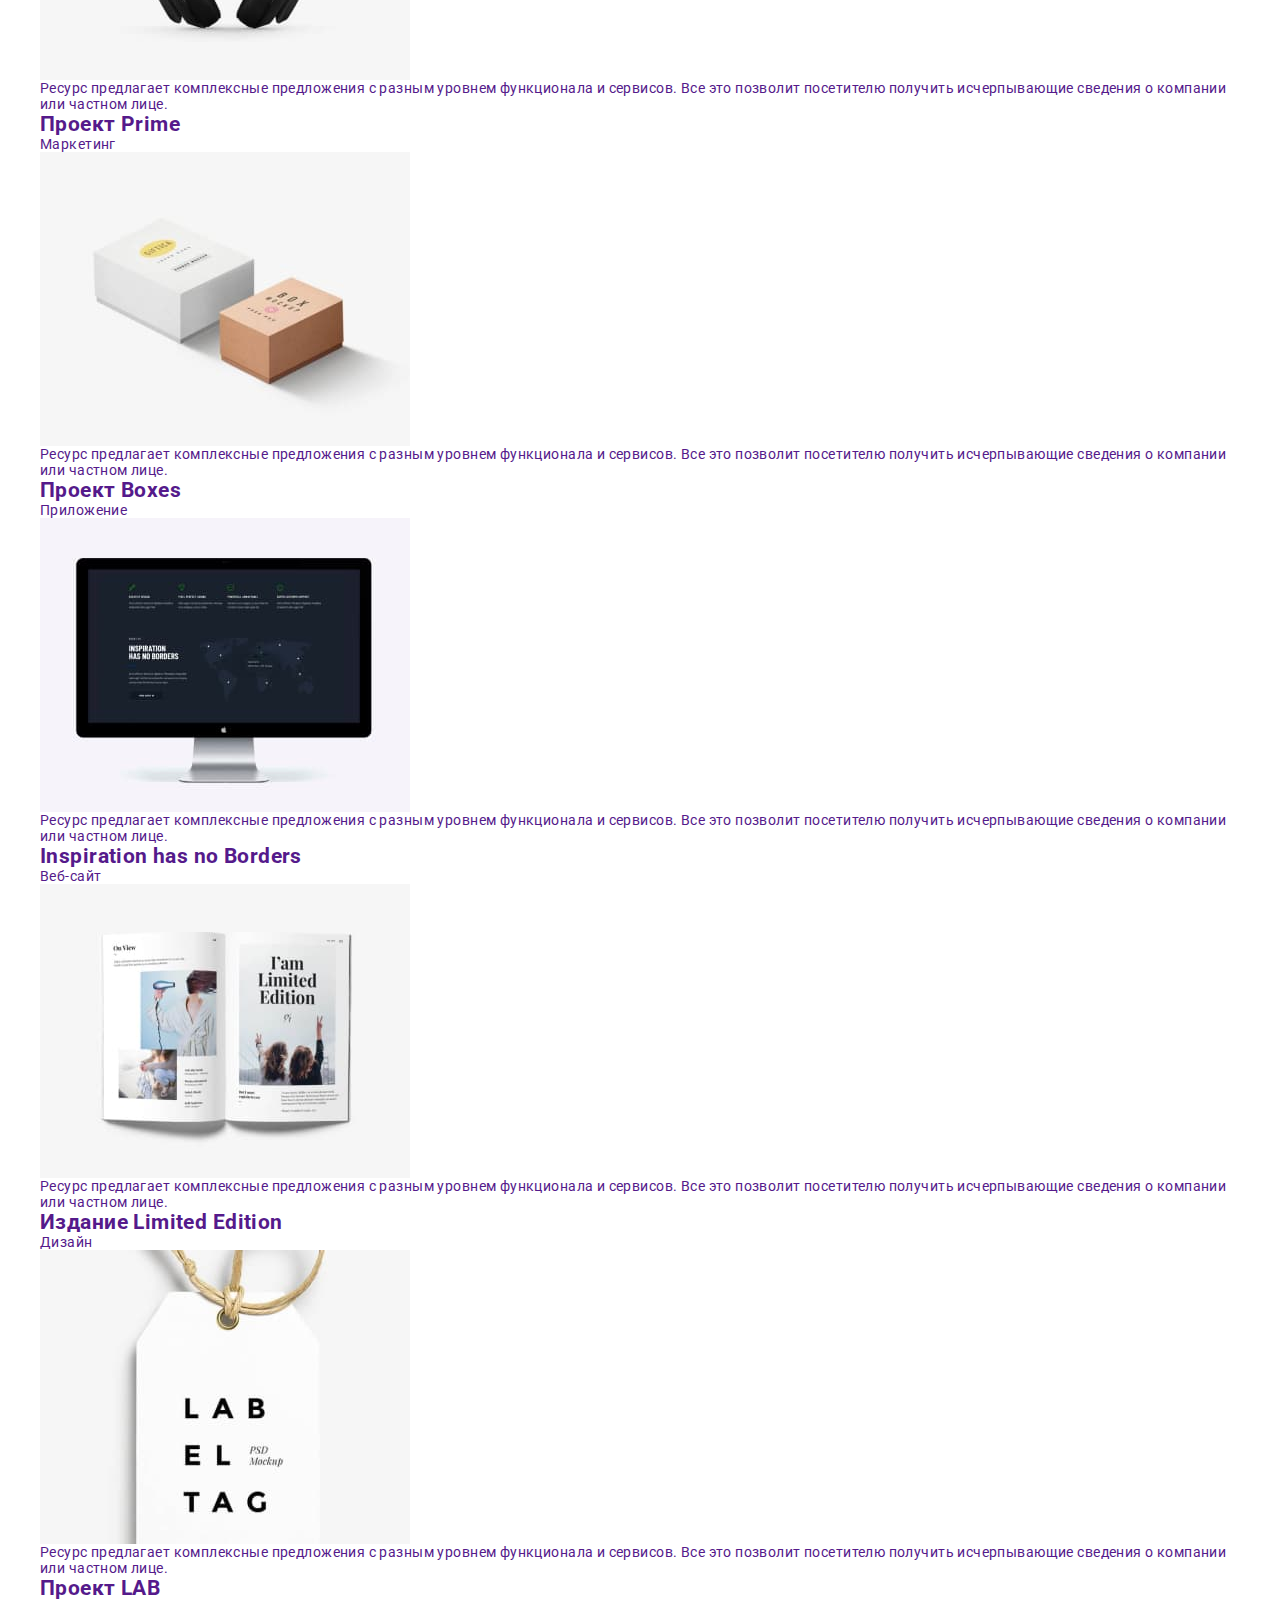
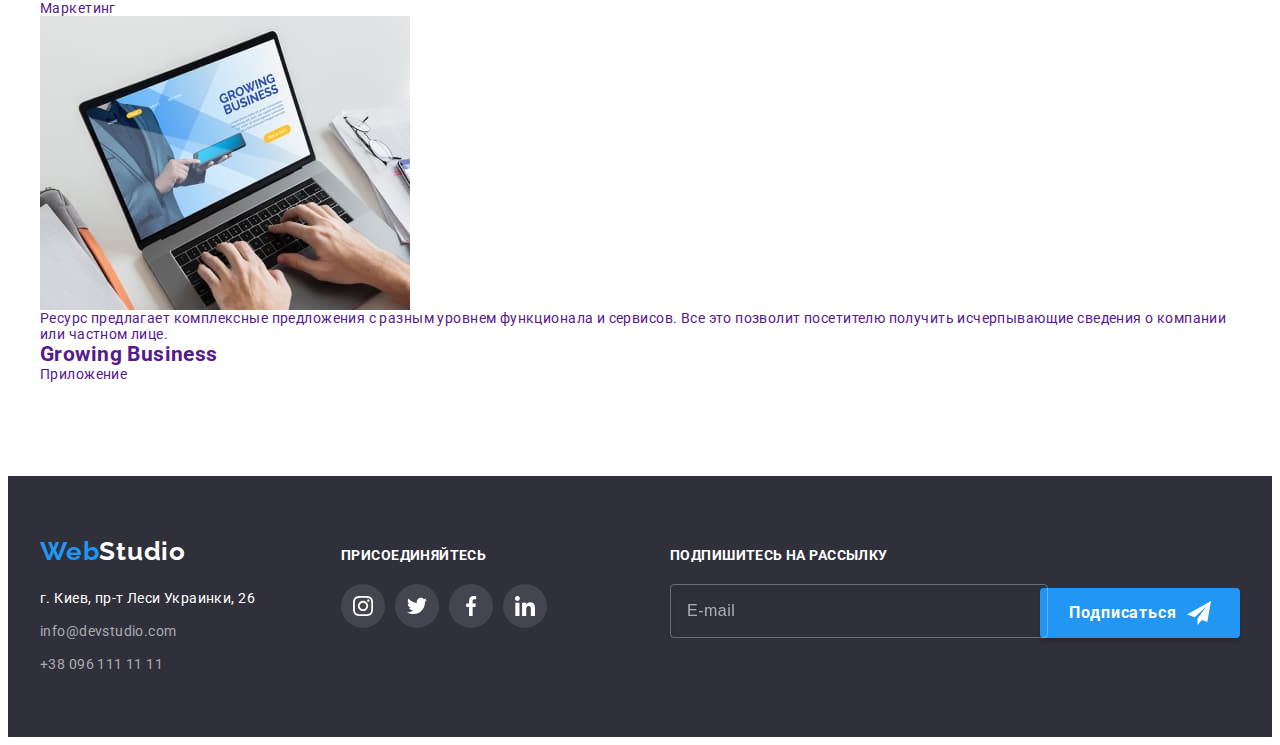
==== commit 07253856: "SASS для index.html" ====
--- a/portfolio.html
+++ b/portfolio.html
@@ -18,35 +18,36 @@
       crossorigin="anonymous"
       referrerpolicy="no-referrer"
     />
-    <link rel="stylesheet" href="./css/styles.css" />
+    <link rel="stylesheet" href="./css/main.min.css" />
+    <!-- <link rel="stylesheet" href="./css/styles.css" /> -->
   </head>
   <body>
     <!-- Шапка страницы -->
     <header class="header">
       <!-- Навигация сайта -->
-      <div class="header-container container">
-        <nav class="header-nav">
+      <div class="header__container container">
+        <nav class="header__nav">
           <!-- Логотип -->
-          <a href="./index.html" class="header-logo logo link"
+          <a href="./index.html" class="header__logo logo link"
             >Web<span class="logo--dark">Studio</span></a
           >
 
           <!-- Меню сайта-->
           <ul class="menu-list list">
             <li class="menu-list__item">
-              <a href="./index.html" class="header-link link">Студия</a>
+              <a href="./index.html" class="header__link link">Студия</a>
             </li>
             <li class="menu-list__item">
-              <a href="./portfolio.html" class="header-link link menu-list__current">Портфолио</a>
-            </li>
-            <li class="menu-list__item"><a href="" class="header-link link">Контакты</a></li>
+              <a href="./portfolio.html" class="header__link link menu-list--current">Портфолио</a>
+            </li>
+            <li class="menu-list__item"><a href="" class="header__link link">Контакты</a></li>
           </ul>
         </nav>
 
         <ul class="connect-list list">
           <li class="connect-list__item">
-            <a href="mailto:info@devstudio.com" class="header-link link header-link--main-color">
-              <svg class="header-link__icon" width="16" height="12">
+            <a href="mailto:info@devstudio.com" class="header__link link header__link--main-color">
+              <svg class="connect-list__icon" width="16" height="12">
                 <use href="./images/symbol-defs.svg#icon-envelope"></use>
               </svg>
               info@devstudio.com
@@ -54,8 +55,8 @@
           </li>
 
           <li class="connect-list__item">
-            <a href="tel:+380961111111" class="header-link link header-link--main-color">
-              <svg class="header-link__icon" width="10" height="16">
+            <a href="tel:+380961111111" class="header__link link header__link--main-color">
+              <svg class="connect-list__icon" width="10" height="16">
                 <use href="./images/symbol-defs.svg#icon-phone"></use>
               </svg>
               +38 096 111 11 11
@@ -75,7 +76,7 @@
 
           <ul class="filter-list list">
             <li class="filter-list__item">
-              <button type="button" class="filter-list__btn filter-list__current">Все</button>
+              <button type="button" class="filter-list__btn filter-list--current">Все</button>
             </li>
 
             <li class="filter-list__item">
@@ -411,7 +412,7 @@
           </ul>
         </div>
 
-        <form class="subscription__form">
+        <form class="footer__form subscription">
           <div class="subscription__field">
             <p class="subscription__text">Подпишитесь на рассылку</p>
             <input class="subscription__input" type="email" name="email" placeholder="E-mail" />
--- a/css/main.min.css
+++ b/css/main.min.css
@@ -0,0 +1 @@
+:root{--main-text-color: #757575;--main-text-font-size: 14px;--main-text-line-height: 1.71;--main-text-letter-spacing: 0.03em;--main-title-color: #212121;--primary-background-color: #ffffff;--typical-margin: 30px;--secondary-text-color: #ffffff;--secondary-title-color: #ffffff;--secondary-background-color: #2f303a;--secondary-letter-spacing: 0.06em;--secondary-font-size: 16px;--secondary-typical-margin: 50px;--accent-background-color: #f5f4fa;--accent-link-color: #2196f3;--navigation-font-size: 14px;--navigation-line-height: 1.14;--navigation-font-weight: 500;--navigation-letter-spacing: 0.02em;--timing-function: cubic-bezier(0.4, 0, 0.2, 1)}body{font-family:Roboto,"Open Sans",sans-serif;font-size:var(--main-text-font-size);letter-spacing:var(--main-text-letter-spacing);color:var(--main-text-color);background-color:var(--primary-background-color)}.list{list-style:none}.link{text-decoration:none}p,h1,h2,h3,h4,h5,h6{margin:0}ul,ol{padding-left:0;margin:0}button{cursor:pointer}img{display:block;max-width:100%;height:auto}address{font-style:normal}.visually-hidden{position:absolute;white-space:nowrap;width:1px;height:1px;overflow:hidden;border:0;padding:0;clip:rect(0 0 0 0);clip-path:inset(50%);margin:-1px}.is-hidden{opacity:0;pointer-events:none;visibility:hidden}.container{width:1200px;padding-left:15px;padding-right:15px;margin-left:auto;margin-right:auto}.section{padding-top:94px;padding-bottom:94px}.logo{font-family:"Raleway";font-weight:700;font-size:26px;line-height:1.19;letter-spacing:.03em;color:var(--accent-link-color)}.logo--dark{color:#000}.logo--light{color:#fff}.title{font-size:36px;line-height:1.17;text-align:center;color:var(--main-title-color)}.text{font-size:var(--secondary-font-size);line-height:1.19;text-align:center}.button{display:block;margin:0 auto;padding-top:10px;padding-bottom:10px;min-width:200px;height:50px;font-family:inherit;font-weight:700;font-size:var(--secondary-font-size);line-height:1.88;letter-spacing:var(--secondary-letter-spacing);color:var(--secondary-text-color);text-align:center;background-color:var(--accent-link-color);box-shadow:0px 4px 4px rgba(0,0,0,.15);border:none;border-radius:4px;transition:background 250ms var(--timing-function)}.button:hover,.button:focus{background:#188ce8}.social-list{display:flex;justify-content:center}.social-list__item:not(:last-child){margin-right:10px}.social-list__link{display:flex;justify-content:center;align-items:center;width:44px;height:44px;border-radius:50%}.social-list__link:hover,.social-list__link:focus{background-color:var(--accent-link-color);color:#fff}.social-list__link--light{background-color:var(--primary-background-color);color:#afb1b8;transition:background-color 250ms var(--timing-function),color 250ms var(--timing-function)}.social-list__link--dark{background-color:rgba(255,255,255,.1);color:#fff;transition:background-color 250ms var(--timing-function),color 250ms var(--timing-function)}.social-list__icon{fill:currentColor}.contacts__text{line-height:var(--main-text-line-height);color:var(--secondary-text-color);margin-bottom:9px}.contacts__item:not(:last-child){margin-bottom:9px}.contacts__link{line-height:var(--main-text-line-height);color:rgba(255,255,255,.6);transition:color 250ms var(--timing-function)}.contacts__link:hover,.contacts__link:focus{color:var(--accent-link-color)}.subscription{display:flex;align-items:flex-end}.subscription__field{margin-right:12px;width:358px}.subscription__text{margin-bottom:20px;font-weight:700;line-height:var(--navigation-line-height);text-transform:uppercase;color:var(--secondary-text-color)}.subscription__input{display:block;padding-left:16px;width:100%;min-height:50px;font-size:var(--secondary-font-size);line-height:1.25;letter-spacing:var(--main-text-letter-spacing);color:rgba(255,255,255,.6);background-color:rgba(0,0,0,0);border:1px solid rgba(255,255,255,.3);border-radius:4px;filter:drop-shadow(0px 4px 4px rgba(0, 0, 0, 0.15));outline:none;transition:border-color 250ms var(--timing-function)}.subscription__input::placeholder{font-size:var(--secondary-font-size);line-height:1.25;letter-spacing:var(--main-text-letter-spacing);color:rgba(255,255,255,.6)}.subscription__input:focus{border-color:var(--accent-link-color)}.subscription__btn{display:flex;justify-content:center;align-items:center;padding:10px 28px}.subscription__icon{margin-left:10px}.backdrop{position:fixed;top:0;left:0;width:100%;height:100%;background:rgba(0,0,0,.2);opacity:1;transition:opacity 250ms var(--timing-function),visibility 250ms var(--timing-function)}.modal{position:absolute;top:50%;left:50%;transform:translate(-50%, -50%) scale(1) skew(0);transition:transform 250ms var(--timing-function);width:528px;min-height:581px;padding:40px;background-color:var(--primary-background-color);box-shadow:0px 1px 3px rgba(0,0,0,.12),0px 1px 1px rgba(0,0,0,.14),0px 2px 1px rgba(0,0,0,.2);border-radius:4px}.modal__close-btn{display:flex;justify-content:center;align-items:center;position:absolute;top:8px;right:8px;width:30px;height:30px;border-radius:50%;background-color:rgba(0,0,0,0);border:1px solid rgba(0,0,0,.1)}.modal__close-icon{fill:#000;transition:fill 250ms var(--timing-function)}.modal__close-btn:hover .modal__close-icon,.modal__close-btn:focus .modal__close-icon{fill:var(--accent-link-color)}.modal__title{margin-bottom:12px;font-weight:700;font-size:20px;line-height:1.15;text-align:center;color:var(--main-title-color)}.modal__field{display:flex;flex-direction:column;width:448px;margin-bottom:10px}.modal__field:nth-child(4){margin-bottom:20px}.modal__label{margin-bottom:4px;font-size:12px;line-height:1.17;letter-spacing:.01em}.modal__wrap{position:relative}.modal__input{width:100%;min-height:40px;padding-left:32px;color:var(--main-text-color);line-height:var(--main-text-line-height);border:1px solid rgba(33,33,33,.2);border-radius:4px;cursor:pointer;outline:none;transition:border-color 250ms var(--timing-function)}.modal__input:focus,.modal__input:hover{border-color:var(--accent-link-color)}.modal__icon{position:absolute;top:50%;left:12px;transform:translateY(-50%);fill:#212121;transition:fill 250ms var(--timing-function)}.modal__input:focus+.modal__icon,.modal__input:hover+.modal__icon{fill:var(--accent-link-color)}.modal__text{width:100%;height:120px;padding:12px 16px;color:var(--main-text-color);line-height:var(--main-text-line-height);border:1px solid rgba(33,33,33,.2);border-radius:4px;cursor:pointer;outline:none;resize:none;transition:border-color 250ms var(--timing-function)}.modal__text:focus,.modal__text:hover{border-color:var(--accent-link-color)}.modal__text::placeholder{font-size:var(--navigation-font-size);line-height:var(--navigation-line-height);letter-spacing:.01em;color:rgba(117,117,117,.5)}.modal__checkbox{width:448px;margin-bottom:30px}.backdrop.is-hidden .modal{transform:translate(0, 0) scale(0.5) skew(30deg)}.checkbox-policy__label{display:flex;align-items:center;line-height:var(--main-text-line-height)}.checkbox-policy__label::before{content:"";width:16px;height:15px;margin-right:9px;border:2px solid #212121;border-radius:2px;transition:border-color 250ms var(--timing-function)}.checkbox-policy__input:checked+.checkbox-policy__label::before{border:none;background-color:var(--accent-link-color);background-image:url(../images/icon-check.svg);background-repeat:no-repeat;background-position:center}.checkbox-policy__input:focus+.checkbox-policy__label::before{border-color:var(--accent-link-color)}.checkbox-policy__link{color:var(--accent-link-color)}.header{border-bottom:1px solid #ececec}.header__container,.header__nav{display:flex;align-items:center}.header__logo{margin-right:93px}.header__link{display:flex;align-items:center;position:relative;padding-top:32px;padding-bottom:32px;font-weight:var(--navigation-font-weight);font-size:var(--navigation-font-size);line-height:var(--navigation-line-height);letter-spacing:var(--navigation-letter-spacing);color:var(--main-title-color);transition:color 250ms var(--timing-function)}.header__link:hover,.header__link:focus{color:var(--accent-link-color)}.header__link--main-color{color:var(--main-text-color)}.menu-list{display:flex}.menu-list__item:not(:last-child){margin-right:var(--secondary-typical-margin)}.menu-list--current{color:var(--accent-link-color)}.menu-list--current::after{content:"";display:block;position:absolute;bottom:-1px;height:4px;width:100%;background-color:var(--accent-link-color);border-radius:2px}.connect-list{display:flex;margin-left:auto}.connect-list__item:first-child{margin-right:var(--secondary-typical-margin)}.connect-list__icon{margin-right:10px;fill:currentColor}.hero{margin:0 auto;padding-top:200px;padding-bottom:200px;max-width:1600px;min-height:600px;background-image:linear-gradient(rgba(47, 48, 58, 0.4), rgba(47, 48, 58, 0.4)),url(../images/hero-bg.jpg);background-repeat:no-repeat;background-size:cover;background-position:center;background-color:#c4c4c4}.hero__title{margin-bottom:var(--typical-margin);margin-left:auto;margin-right:auto;max-width:696px;font-weight:900;font-size:44px;line-height:1.36;text-align:center;letter-spacing:var(--secondary-letter-spacing);text-transform:uppercase;color:var(--secondary-title-color)}.features-list{display:flex;margin-left:calc(-1*var(--typical-margin))}.features-list__item{flex-basis:calc(25% - var(--typical-margin));margin-left:var(--typical-margin)}.features-list__thumb{display:flex;justify-content:center;align-items:center;width:270px;height:120px;background:var(--accent-background-color);border-radius:4px;margin-bottom:var(--typical-margin)}.features-list__title{font-size:inherit;line-height:1.14;text-transform:uppercase;color:var(--main-title-color);margin-bottom:10px}.features-list__text{line-height:var(--main-text-line-height)}.about{padding-top:0}.about__title{margin-bottom:var(--secondary-typical-margin)}.about__list{display:flex;margin-left:calc(-1*var(--typical-margin))}.about__item{position:relative;flex-basis:calc(33.3333333333% - var(--typical-margin));margin-left:var(--typical-margin)}.about__text{position:absolute;bottom:0;width:100%;min-height:70px;padding:27px 0;font-weight:700;line-height:1.14;text-align:center;text-transform:uppercase;color:var(--secondary-text-color);background:rgba(47,48,58,.8)}.team{background-color:var(--accent-background-color)}.team__title{margin-bottom:var(--secondary-typical-margin)}.team__list{display:flex;margin-left:calc(-1*var(--typical-margin))}.team__item{flex-basis:calc(25% - var(--typical-margin));margin-left:var(--typical-margin);background-color:var(--primary-background-color);box-shadow:0px 1px 3px rgba(0,0,0,.12),0px 1px 1px rgba(0,0,0,.14),0px 2px 1px rgba(0,0,0,.2);border-radius:0px 0px 4px 4px}.team-content{padding-top:30px;padding-bottom:30px}.team-content__title{font-weight:500;color:var(--main-title-color);margin-bottom:10px}.team-content__text{margin-bottom:16px}.clients__title{margin-bottom:var(--secondary-typical-margin)}.clients__list{display:flex;justify-content:center}.clients__item:not(:last-child){margin-right:var(--typical-margin)}.clients__link{display:flex;justify-content:center;align-items:center;width:170px;height:92px;border:1px solid #afb1b8;border-radius:4px;color:#afb1b8;transition:border-color 250ms var(--timing-function),color 250ms var(--timing-function)}.clients__link:hover,.clients__link:focus{border-color:var(--accent-link-color);color:var(--accent-link-color)}.clients__icon{fill:currentColor}.footer{background-color:var(--secondary-background-color);padding-top:60px;padding-bottom:60px}.footer__container{display:flex;align-items:baseline}.footer__address{width:231px;margin-right:70px}.footer__logo{display:block;margin-bottom:20px}.footer__social{width:206px}.footer__title{font-size:var(--navigation-font-size);line-height:var(--navigation-line-height);letter-spacing:var(--main-text-letter-spacing);text-transform:uppercase;color:var(--secondary-title-color);margin-bottom:20px}.footer__form{margin-left:auto}/*# sourceMappingURL=main.min.css.map */--- a/css/styles.css
+++ b/css/styles.css
@@ -1,814 +1,18 @@
-:root {
-  --main-text-color: #757575;
-  --main-text-font-size: 14px;
-  --main-text-line-height: 1.71;
-  --main-text-letter-spacing: 0.03em;
-  --main-title-color: #212121;
-
-  --primary-background-color: #ffffff;
-
-  --typical-margin: 30px;
-
-  --secondary-text-color: #ffffff;
-  --secondary-title-color: #ffffff;
-  --secondary-background-color: #2f303a;
-  --secondary-letter-spacing: 0.06em;
-  --secondary-font-size: 16px;
-  --secondary-typical-margin: 50px;
-
-  --accent-background-color: #f5f4fa;
-  --accent-link-color: #2196f3;
-
-  --navigation-font-size: 14px;
-  --navigation-line-height: 1.14;
-  --navigation-font-weight: 500;
-  --navigation-letter-spacing: 0.02em;
-
-  --timing-function: cubic-bezier(0.4, 0, 0.2, 1);
-}
-
-body {
-  font-family: Roboto, 'Open Sans', sans-serif;
-  font-size: var(--main-text-font-size);
-  letter-spacing: var(--main-text-letter-spacing);
-  color: var(--main-text-color);
-  background-color: var(--primary-background-color);
-}
-
-p,
-h1,
-h2,
-h3,
-h4,
-h5,
-h6 {
-  margin: 0;
-}
-
-ul,
-ol {
-  padding-left: 0;
-  margin: 0;
-}
-
-button {
-  cursor: pointer;
-}
-
-img {
-  display: block;
-  max-width: 100%;
-  height: auto;
-}
-
-address {
-  font-style: normal;
-}
-
-.container {
-  width: 1200px;
-  padding-left: 15px;
-  padding-right: 15px;
-  margin-left: auto;
-  margin-right: auto;
-}
-
-.section {
-  padding-top: 94px;
-  padding-bottom: 94px;
-}
-
-.list {
-  list-style: none;
-}
-
-.link {
-  text-decoration: none;
-}
-
-.logo {
-  font-family: 'Raleway';
-  font-weight: 700;
-  font-size: 26px;
-  line-height: 1.19;
-  letter-spacing: 0.03em;
-  color: var(--accent-link-color);
-}
-
-.logo--dark {
-  color: #000000;
-}
-
-.logo--light {
-  color: #ffffff;
-}
-
-.title {
-  font-size: 36px;
-  line-height: 1.17;
-  text-align: center;
-  color: var(--main-title-color);
-}
-.text {
-  font-size: var(--secondary-font-size);
-  line-height: 1.19;
-  text-align: center;
-}
-
-.button {
-  display: block;
-  margin: 0 auto;
-  padding-top: 10px;
-  padding-bottom: 10px;
-
-  min-width: 200px;
-  height: 50px;
-
-  font-family: inherit;
-  font-weight: 700;
-  font-size: var(--secondary-font-size);
-  line-height: 1.88;
-  letter-spacing: var(--secondary-letter-spacing);
-  color: var(--secondary-text-color);
-  text-align: center;
-
-  background-color: var(--accent-link-color);
-  box-shadow: 0px 4px 4px rgba(0, 0, 0, 0.15);
-  border: none;
-  border-radius: 4px;
-
-  transition: background 250ms var(--timing-function);
-}
-
-.button:hover,
-.button:focus {
-  background: #188ce8;
-}
-
-.visually-hidden {
-  position: absolute;
-  white-space: nowrap;
-  width: 1px;
-  height: 1px;
-  overflow: hidden;
-  border: 0;
-  padding: 0;
-  clip: rect(0 0 0 0);
-  clip-path: inset(50%);
-  margin: -1px;
-}
-
 /* -------------------HEADER------------------- */
 
-.header {
-  border-bottom: 1px solid #ececec;
-}
-
-.header-container {
-  display: flex;
-  align-items: center;
-}
-
-.header-nav {
-  display: flex;
-  align-items: center;
-}
-
-.header-logo {
-  margin-right: 93px;
-}
-
-.menu-list {
-  display: flex;
-}
-
-.menu-list__item:not(:last-child) {
-  margin-right: var(--secondary-typical-margin);
-}
-
-.header-link {
-  display: flex;
-  align-items: center;
-
-  position: relative;
-
-  padding-top: 32px;
-  padding-bottom: 32px;
-
-  font-weight: var(--navigation-font-weight);
-  font-size: var(--navigation-font-size);
-  line-height: var(--navigation-line-height);
-  letter-spacing: var(--navigation-letter-spacing);
-  color: var(--main-title-color);
-
-  transition: color 250ms var(--timing-function);
-}
-
-.header-link:hover,
-.header-link:focus {
-  color: var(--accent-link-color);
-}
-
-.header-link--main-color {
-  color: var(--main-text-color);
-}
-
-.menu-list__current {
-  color: var(--accent-link-color);
-}
-
-.menu-list__current::after {
-  content: '';
-  display: block;
-  position: absolute;
-  bottom: -1px;
-  height: 4px;
-  width: 100%;
-
-  background-color: var(--accent-link-color);
-  border-radius: 2px;
-}
-
-.connect-list {
-  display: flex;
-  margin-left: auto;
-}
-
-.connect-list__item:first-child {
-  margin-right: var(--secondary-typical-margin);
-}
-
-.header-link__icon {
-  margin-right: 10px;
-  fill: currentColor;
-}
-
 /* -------------------HERO------------------- */
-.hero {
-  margin: 0 auto;
-  padding-top: 200px;
-  padding-bottom: 200px;
-  max-width: 1600px;
-  min-height: 600px;
-
-  background-image: linear-gradient(rgba(47, 48, 58, 0.4), rgba(47, 48, 58, 0.4)),
-    url(../images/hero-bg.jpg);
-  background-repeat: no-repeat;
-  background-size: cover;
-  background-position: center;
-  background-color: #c4c4c4;
-}
-
-.hero-title {
-  margin-bottom: var(--typical-margin);
-  margin-left: auto;
-  margin-right: auto;
-  max-width: 696px;
-
-  font-weight: 900;
-  font-size: 44px;
-  line-height: 1.36;
-  text-align: center;
-  letter-spacing: var(--secondary-letter-spacing);
-  text-transform: uppercase;
-  color: var(--secondary-title-color);
-}
 
 /* -------------------FEATURES------------------- */
 
-.features-list {
-  display: flex;
-  margin-left: calc(-1 * var(--typical-margin));
-}
-
-.features-list__item {
-  flex-basis: calc(100% / 4 - var(--typical-margin));
-  margin-left: var(--typical-margin);
-}
-
-.features-list__thumb {
-  display: flex;
-  justify-content: center;
-  align-items: center;
-  width: 270px;
-  height: 120px;
-
-  background: var(--accent-background-color);
-  border-radius: 4px;
-
-  margin-bottom: var(--typical-margin);
-}
-
-.features-list__title {
-  font-size: inherit;
-  line-height: 1.14;
-  text-transform: uppercase;
-  color: var(--main-title-color);
-
-  margin-bottom: 10px;
-}
-
-.features-list__text {
-  line-height: var(--main-text-line-height);
-}
-
 /* -------------------ABOUT------------------- */
 
-.about {
-  padding-top: 0;
-}
-
-.about__title {
-  margin-bottom: var(--secondary-typical-margin);
-}
-
-.about__list {
-  display: flex;
-  margin-left: calc(-1 * var(--typical-margin));
-}
-
-.about__item {
-  position: relative;
-
-  flex-basis: calc(100% / 3 - var(--typical-margin));
-
-  margin-left: var(--typical-margin);
-}
-
-.about__text {
-  position: absolute;
-  bottom: 0;
-
-  width: 100%;
-  min-height: 70px;
-  padding: 27px 0;
-
-  font-weight: 700;
-  line-height: 1.14;
-  text-align: center;
-  text-transform: uppercase;
-  color: var(--secondary-text-color);
-
-  background: rgba(47, 48, 58, 0.8);
-}
-
 /* -------------------TEAM------------------- */
-.team {
-  background-color: var(--accent-background-color);
-}
-
-.team__title {
-  margin-bottom: var(--secondary-typical-margin);
-}
-
-.team__list {
-  display: flex;
-  margin-left: calc(-1 * var(--typical-margin));
-}
-
-.team__item {
-  flex-basis: calc(100% / 4 - var(--typical-margin));
-  margin-left: var(--typical-margin);
-
-  background-color: var(--primary-background-color);
-  box-shadow: 0px 1px 3px rgba(0, 0, 0, 0.12), 0px 1px 1px rgba(0, 0, 0, 0.14),
-    0px 2px 1px rgba(0, 0, 0, 0.2);
-  border-radius: 0px 0px 4px 4px;
-}
-
-.team-content {
-  padding-top: 30px;
-  padding-bottom: 30px;
-}
-
-.team-content__title {
-  font-weight: 500;
-  color: var(--main-title-color);
-  margin-bottom: 10px;
-}
-
-.team-content__text {
-  margin-bottom: 16px;
-}
-
-.social-list {
-  display: flex;
-  justify-content: center;
-}
-
-.social-list__item:not(:last-child) {
-  margin-right: 10px;
-}
-
-.social-list__link {
-  display: flex;
-  justify-content: center;
-  align-items: center;
-
-  width: 44px;
-  height: 44px;
-  border-radius: 50%;
-}
-
-.social-list__link:hover,
-.social-list__link:focus {
-  background-color: var(--accent-link-color);
-
-  color: #ffffff;
-}
-
-.social-list__icon {
-  fill: currentColor;
-}
-
-.social-list__link--light {
-  background-color: var(--primary-background-color);
-
-  color: #afb1b8;
-
-  transition: background-color 250ms var(--timing-function), color 250ms var(--timing-function);
-}
-
-.social-list__link--dark {
-  background-color: rgba(255, 255, 255, 0.1);
-
-  color: #ffffff;
-
-  transition: background-color 250ms var(--timing-function), color 250ms var(--timing-function);
-}
 
 /* -------------------CLIENTS------------------- */
 
-.clients__title {
-  margin-bottom: var(--secondary-typical-margin);
-}
-
-.clients__list {
-  display: flex;
-  justify-content: center;
-}
-
-.clients__item:not(:last-child) {
-  margin-right: var(--typical-margin);
-}
-
-.clients__link {
-  display: flex;
-  justify-content: center;
-  align-items: center;
-
-  width: 170px;
-  height: 92px;
-
-  border: 1px solid #afb1b8;
-  border-radius: 4px;
-
-  color: #afb1b8;
-
-  transition: border-color 250ms var(--timing-function), color 250ms var(--timing-function);
-}
-
-.clients__link:hover,
-.clients__link:focus {
-  border-color: var(--accent-link-color);
-  color: var(--accent-link-color);
-}
-
-.clients__icon {
-  fill: currentColor;
-}
-
 /* -------------------FOOTER------------------- */
 
-.footer {
-  background-color: var(--secondary-background-color);
-  padding-top: 60px;
-  padding-bottom: 60px;
-}
-
-.footer__container {
-  display: flex;
-  align-items: baseline;
-}
-
-.footer__address {
-  width: 231px;
-  margin-right: 70px;
-}
-
-.footer__logo {
-  display: block;
-  margin-bottom: 20px;
-}
-
-.contacts__text {
-  line-height: var(--main-text-line-height);
-  color: var(--secondary-text-color);
-  margin-bottom: 9px;
-}
-
-.contacts__item:not(:last-child) {
-  margin-bottom: 9px;
-}
-
-.contacts__link {
-  line-height: var(--main-text-line-height);
-  color: rgba(255, 255, 255, 0.6);
-
-  transition: color 250ms var(--timing-function);
-}
-
-.contacts__link:hover,
-.contacts__link:focus {
-  color: var(--accent-link-color);
-}
-
-.footer__social {
-  width: 206px;
-}
-
-.footer__title {
-  font-size: var(--navigation-font-size);
-  line-height: var(--navigation-line-height);
-  letter-spacing: var(--main-text-letter-spacing);
-  text-transform: uppercase;
-
-  color: var(--secondary-title-color);
-
-  margin-bottom: 20px;
-}
-
-.subscription__form {
-  display: flex;
-  align-items: flex-end;
-  margin-left: auto;
-}
-
-.subscription__field {
-  margin-right: 12px;
-  width: 358px;
-}
-
-.subscription__text {
-  margin-bottom: 20px;
-
-  font-weight: 700;
-  line-height: var(--navigation-line-height);
-  text-transform: uppercase;
-  color: var(--secondary-text-color);
-}
-
-.subscription__input {
-  display: block;
-
-  padding-left: 16px;
-  width: 100%;
-  min-height: 50px;
-
-  font-size: var(--secondary-font-size);
-  line-height: 1.25;
-  letter-spacing: var(--main-text-letter-spacing);
-  color: rgba(255, 255, 255, 0.6);
-
-  background-color: transparent;
-  border: 1px solid rgba(255, 255, 255, 0.3);
-  border-radius: 4px;
-  filter: drop-shadow(0px 4px 4px rgba(0, 0, 0, 0.15));
-  outline: none;
-
-  transition: border-color 250ms var(--timing-function);
-}
-
-.subscription__input::placeholder {
-  font-size: var(--secondary-font-size);
-  line-height: 1.25;
-  letter-spacing: var(--main-text-letter-spacing);
-  color: rgba(255, 255, 255, 0.6);
-}
-
-.subscription__input:focus {
-  border-color: var(--accent-link-color);
-}
-
-.subscription__btn {
-  display: flex;
-  justify-content: center;
-  align-items: center;
-  padding: 10px 28px;
-}
-
-.subscription__icon {
-  margin-left: 10px;
-}
 /* -------------------MODAL------------------- */
-
-.modal__backdrop {
-  position: fixed;
-  top: 0;
-  left: 0;
-
-  width: 100%;
-  height: 100%;
-
-  background: rgba(0, 0, 0, 0.2);
-
-  opacity: 1;
-  transition: opacity 250ms var(--timing-function), visibility 250ms var(--timing-function);
-}
-
-.is-hidden {
-  opacity: 0;
-  pointer-events: none;
-  visibility: hidden;
-}
-
-.modal {
-  position: absolute;
-  top: 50%;
-  left: 50%;
-  transform: translate(-50%, -50%) scale(1) skew(0);
-  transition: transform 250ms var(--timing-function);
-
-  width: 528px;
-  min-height: 581px;
-  padding: 40px;
-
-  background-color: var(--primary-background-color);
-  box-shadow: 0px 1px 3px rgba(0, 0, 0, 0.12), 0px 1px 1px rgba(0, 0, 0, 0.14),
-    0px 2px 1px rgba(0, 0, 0, 0.2);
-  border-radius: 4px;
-}
-
-.modal__backdrop.is-hidden .modal {
-  transform: translate(0, 0) scale(0.5) skew(30deg);
-}
-
-.modal__close-btn {
-  display: flex;
-  justify-content: center;
-  align-items: center;
-
-  position: absolute;
-  top: 8px;
-  right: 8px;
-
-  width: 30px;
-  height: 30px;
-  border-radius: 50%;
-
-  background-color: transparent;
-  border: 1px solid rgba(0, 0, 0, 0.1);
-}
-
-.modal__close-icon {
-  fill: #000000;
-
-  transition: fill 250ms var(--timing-function);
-}
-
-.modal__close-btn:hover .modal__close-icon,
-.modal__close-btn:focus .modal__close-icon {
-  fill: var(--accent-link-color);
-}
-
-.modal__title {
-  margin-bottom: 12px;
-
-  font-weight: 700;
-  font-size: 20px;
-  line-height: 1.15;
-  text-align: center;
-  color: var(--main-title-color);
-}
-
-.modal__field {
-  display: flex;
-  flex-direction: column;
-
-  width: 448px;
-  margin-bottom: 10px;
-}
-
-.modal__field:nth-child(4) {
-  margin-bottom: 20px;
-}
-
-.modal__label {
-  margin-bottom: 4px;
-
-  font-size: 12px;
-  line-height: 1.17;
-  letter-spacing: 0.01em;
-}
-
-.modal__wrap {
-  position: relative;
-}
-
-.modal__input {
-  width: 100%;
-  min-height: 40px;
-  padding-left: 32px;
-
-  color: var(--main-text-color);
-  line-height: var(--main-text-line-height);
-  border: 1px solid rgba(33, 33, 33, 0.2);
-  border-radius: 4px;
-
-  cursor: pointer;
-  outline: none;
-
-  transition: border-color 250ms var(--timing-function);
-}
-
-.modal__input:focus,
-.modal__input:hover {
-  border-color: var(--accent-link-color);
-}
-
-.modal__icon {
-  position: absolute;
-  top: 50%;
-  left: 12px;
-  transform: translateY(-50%);
-
-  fill: #212121;
-  transition: fill 250ms var(--timing-function);
-}
-
-.modal__input:focus + .modal__icon,
-.modal__input:hover + .modal__icon {
-  fill: var(--accent-link-color);
-}
-
-.modal__text {
-  width: 100%;
-  height: 120px;
-  padding: 12px 16px;
-
-  color: var(--main-text-color);
-  line-height: var(--main-text-line-height);
-  border: 1px solid rgba(33, 33, 33, 0.2);
-  border-radius: 4px;
-
-  cursor: pointer;
-  outline: none;
-  resize: none;
-
-  transition: border-color 250ms var(--timing-function);
-}
-
-.modal__text:focus,
-.modal__text:hover {
-  border-color: var(--accent-link-color);
-}
-
-.modal__text::placeholder {
-  font-size: var(--navigation-font-size);
-  line-height: var(--navigation-line-height);
-  letter-spacing: 0.01em;
-  color: rgba(117, 117, 117, 0.5);
-}
-
-.modal__checkbox {
-  width: 448px;
-  margin-bottom: 30px;
-}
-
-.checkbox-policy__label {
-  display: flex;
-  align-items: center;
-
-  line-height: var(--main-text-line-height);
-}
-
-.checkbox-policy__label::before {
-  content: '';
-  width: 16px;
-  height: 15px;
-  margin-right: 9px;
-
-  border: 2px solid #212121;
-  border-radius: 2px;
-
-  transition: border-color 250ms var(--timing-function);
-}
-
-.checkbox-policy__input:checked + .checkbox-policy__label::before {
-  border: none;
-  background-color: var(--accent-link-color);
-  background-image: url(../images/icon-check.svg);
-  background-repeat: no-repeat;
-  background-position: center;
-}
-
-.checkbox-policy__input:focus + .checkbox-policy__label::before {
-  border-color: var(--accent-link-color);
-}
-
-.checkbox-policy__link {
-  color: var(--accent-link-color);
-}
 
 /* -------------------PORFOLIO------------------- */
 
@@ -851,7 +55,7 @@
     0px 2px 2px rgba(0, 0, 0, 0.12);
 }
 
-.filter-list__current {
+.filter-list--current {
   color: var(--secondary-title-color);
   background-color: var(--accent-link-color);
 }
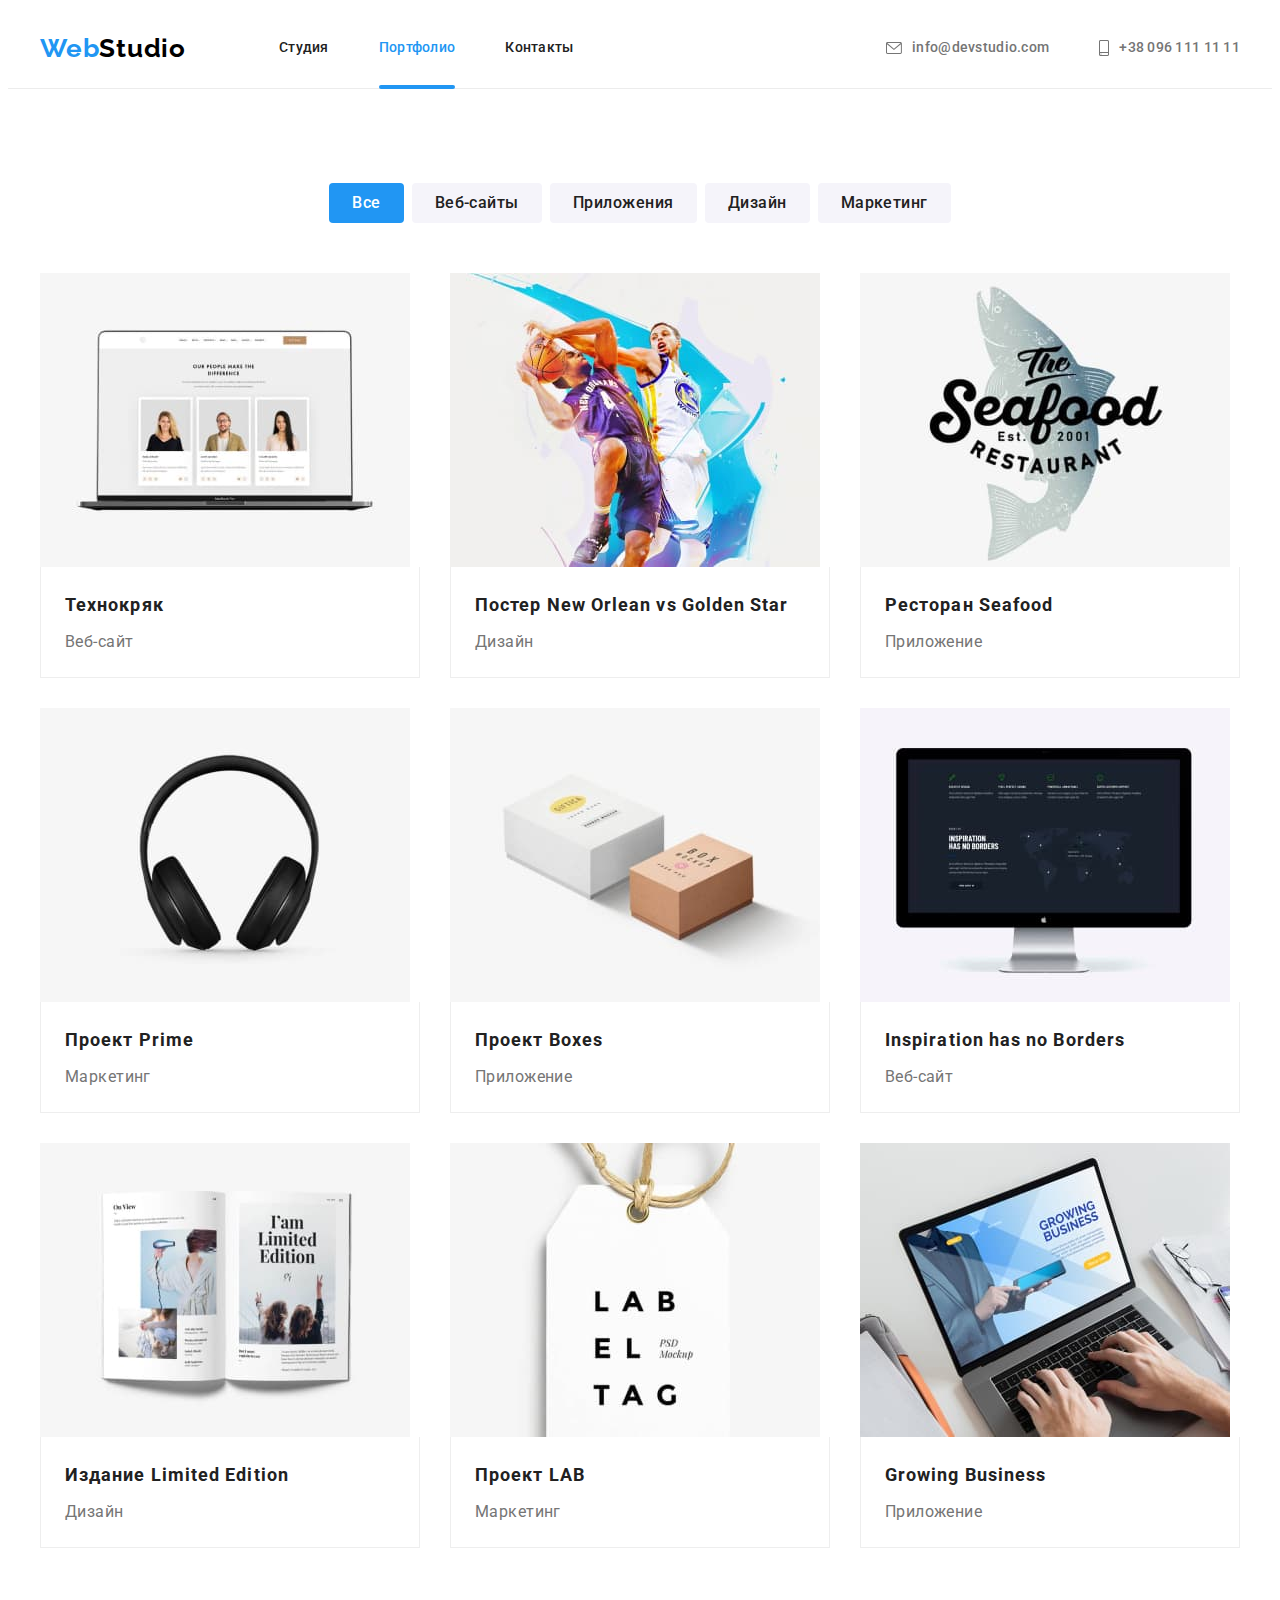
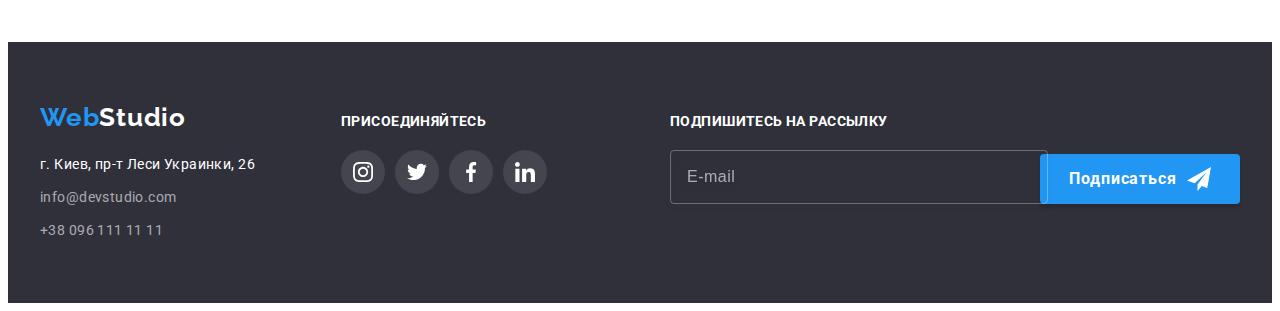
==== commit 6e98132b: "Відформатований варіант" ====
--- a/portfolio.html
+++ b/portfolio.html
@@ -19,7 +19,6 @@
       referrerpolicy="no-referrer"
     />
     <link rel="stylesheet" href="./css/main.min.css" />
-    <!-- <link rel="stylesheet" href="./css/styles.css" /> -->
   </head>
   <body>
     <!-- Шапка страницы -->
--- a/css/main.min.css
+++ b/css/main.min.css
@@ -1 +1 @@
-:root{--main-text-color: #757575;--main-text-font-size: 14px;--main-text-line-height: 1.71;--main-text-letter-spacing: 0.03em;--main-title-color: #212121;--primary-background-color: #ffffff;--typical-margin: 30px;--secondary-text-color: #ffffff;--secondary-title-color: #ffffff;--secondary-background-color: #2f303a;--secondary-letter-spacing: 0.06em;--secondary-font-size: 16px;--secondary-typical-margin: 50px;--accent-background-color: #f5f4fa;--accent-link-color: #2196f3;--navigation-font-size: 14px;--navigation-line-height: 1.14;--navigation-font-weight: 500;--navigation-letter-spacing: 0.02em;--timing-function: cubic-bezier(0.4, 0, 0.2, 1)}body{font-family:Roboto,"Open Sans",sans-serif;font-size:var(--main-text-font-size);letter-spacing:var(--main-text-letter-spacing);color:var(--main-text-color);background-color:var(--primary-background-color)}.list{list-style:none}.link{text-decoration:none}p,h1,h2,h3,h4,h5,h6{margin:0}ul,ol{padding-left:0;margin:0}button{cursor:pointer}img{display:block;max-width:100%;height:auto}address{font-style:normal}.visually-hidden{position:absolute;white-space:nowrap;width:1px;height:1px;overflow:hidden;border:0;padding:0;clip:rect(0 0 0 0);clip-path:inset(50%);margin:-1px}.is-hidden{opacity:0;pointer-events:none;visibility:hidden}.container{width:1200px;padding-left:15px;padding-right:15px;margin-left:auto;margin-right:auto}.section{padding-top:94px;padding-bottom:94px}.logo{font-family:"Raleway";font-weight:700;font-size:26px;line-height:1.19;letter-spacing:.03em;color:var(--accent-link-color)}.logo--dark{color:#000}.logo--light{color:#fff}.title{font-size:36px;line-height:1.17;text-align:center;color:var(--main-title-color)}.text{font-size:var(--secondary-font-size);line-height:1.19;text-align:center}.button{display:block;margin:0 auto;padding-top:10px;padding-bottom:10px;min-width:200px;height:50px;font-family:inherit;font-weight:700;font-size:var(--secondary-font-size);line-height:1.88;letter-spacing:var(--secondary-letter-spacing);color:var(--secondary-text-color);text-align:center;background-color:var(--accent-link-color);box-shadow:0px 4px 4px rgba(0,0,0,.15);border:none;border-radius:4px;transition:background 250ms var(--timing-function)}.button:hover,.button:focus{background:#188ce8}.social-list{display:flex;justify-content:center}.social-list__item:not(:last-child){margin-right:10px}.social-list__link{display:flex;justify-content:center;align-items:center;width:44px;height:44px;border-radius:50%}.social-list__link:hover,.social-list__link:focus{background-color:var(--accent-link-color);color:#fff}.social-list__link--light{background-color:var(--primary-background-color);color:#afb1b8;transition:background-color 250ms var(--timing-function),color 250ms var(--timing-function)}.social-list__link--dark{background-color:rgba(255,255,255,.1);color:#fff;transition:background-color 250ms var(--timing-function),color 250ms var(--timing-function)}.social-list__icon{fill:currentColor}.contacts__text{line-height:var(--main-text-line-height);color:var(--secondary-text-color);margin-bottom:9px}.contacts__item:not(:last-child){margin-bottom:9px}.contacts__link{line-height:var(--main-text-line-height);color:rgba(255,255,255,.6);transition:color 250ms var(--timing-function)}.contacts__link:hover,.contacts__link:focus{color:var(--accent-link-color)}.subscription{display:flex;align-items:flex-end}.subscription__field{margin-right:12px;width:358px}.subscription__text{margin-bottom:20px;font-weight:700;line-height:var(--navigation-line-height);text-transform:uppercase;color:var(--secondary-text-color)}.subscription__input{display:block;padding-left:16px;width:100%;min-height:50px;font-size:var(--secondary-font-size);line-height:1.25;letter-spacing:var(--main-text-letter-spacing);color:rgba(255,255,255,.6);background-color:rgba(0,0,0,0);border:1px solid rgba(255,255,255,.3);border-radius:4px;filter:drop-shadow(0px 4px 4px rgba(0, 0, 0, 0.15));outline:none;transition:border-color 250ms var(--timing-function)}.subscription__input::placeholder{font-size:var(--secondary-font-size);line-height:1.25;letter-spacing:var(--main-text-letter-spacing);color:rgba(255,255,255,.6)}.subscription__input:focus{border-color:var(--accent-link-color)}.subscription__btn{display:flex;justify-content:center;align-items:center;padding:10px 28px}.subscription__icon{margin-left:10px}.backdrop{position:fixed;top:0;left:0;width:100%;height:100%;background:rgba(0,0,0,.2);opacity:1;transition:opacity 250ms var(--timing-function),visibility 250ms var(--timing-function)}.modal{position:absolute;top:50%;left:50%;transform:translate(-50%, -50%) scale(1) skew(0);transition:transform 250ms var(--timing-function);width:528px;min-height:581px;padding:40px;background-color:var(--primary-background-color);box-shadow:0px 1px 3px rgba(0,0,0,.12),0px 1px 1px rgba(0,0,0,.14),0px 2px 1px rgba(0,0,0,.2);border-radius:4px}.modal__close-btn{display:flex;justify-content:center;align-items:center;position:absolute;top:8px;right:8px;width:30px;height:30px;border-radius:50%;background-color:rgba(0,0,0,0);border:1px solid rgba(0,0,0,.1)}.modal__close-icon{fill:#000;transition:fill 250ms var(--timing-function)}.modal__close-btn:hover .modal__close-icon,.modal__close-btn:focus .modal__close-icon{fill:var(--accent-link-color)}.modal__title{margin-bottom:12px;font-weight:700;font-size:20px;line-height:1.15;text-align:center;color:var(--main-title-color)}.modal__field{display:flex;flex-direction:column;width:448px;margin-bottom:10px}.modal__field:nth-child(4){margin-bottom:20px}.modal__label{margin-bottom:4px;font-size:12px;line-height:1.17;letter-spacing:.01em}.modal__wrap{position:relative}.modal__input{width:100%;min-height:40px;padding-left:32px;color:var(--main-text-color);line-height:var(--main-text-line-height);border:1px solid rgba(33,33,33,.2);border-radius:4px;cursor:pointer;outline:none;transition:border-color 250ms var(--timing-function)}.modal__input:focus,.modal__input:hover{border-color:var(--accent-link-color)}.modal__icon{position:absolute;top:50%;left:12px;transform:translateY(-50%);fill:#212121;transition:fill 250ms var(--timing-function)}.modal__input:focus+.modal__icon,.modal__input:hover+.modal__icon{fill:var(--accent-link-color)}.modal__text{width:100%;height:120px;padding:12px 16px;color:var(--main-text-color);line-height:var(--main-text-line-height);border:1px solid rgba(33,33,33,.2);border-radius:4px;cursor:pointer;outline:none;resize:none;transition:border-color 250ms var(--timing-function)}.modal__text:focus,.modal__text:hover{border-color:var(--accent-link-color)}.modal__text::placeholder{font-size:var(--navigation-font-size);line-height:var(--navigation-line-height);letter-spacing:.01em;color:rgba(117,117,117,.5)}.modal__checkbox{width:448px;margin-bottom:30px}.backdrop.is-hidden .modal{transform:translate(0, 0) scale(0.5) skew(30deg)}.checkbox-policy__label{display:flex;align-items:center;line-height:var(--main-text-line-height)}.checkbox-policy__label::before{content:"";width:16px;height:15px;margin-right:9px;border:2px solid #212121;border-radius:2px;transition:border-color 250ms var(--timing-function)}.checkbox-policy__input:checked+.checkbox-policy__label::before{border:none;background-color:var(--accent-link-color);background-image:url(../images/icon-check.svg);background-repeat:no-repeat;background-position:center}.checkbox-policy__input:focus+.checkbox-policy__label::before{border-color:var(--accent-link-color)}.checkbox-policy__link{color:var(--accent-link-color)}.header{border-bottom:1px solid #ececec}.header__container,.header__nav{display:flex;align-items:center}.header__logo{margin-right:93px}.header__link{display:flex;align-items:center;position:relative;padding-top:32px;padding-bottom:32px;font-weight:var(--navigation-font-weight);font-size:var(--navigation-font-size);line-height:var(--navigation-line-height);letter-spacing:var(--navigation-letter-spacing);color:var(--main-title-color);transition:color 250ms var(--timing-function)}.header__link:hover,.header__link:focus{color:var(--accent-link-color)}.header__link--main-color{color:var(--main-text-color)}.menu-list{display:flex}.menu-list__item:not(:last-child){margin-right:var(--secondary-typical-margin)}.menu-list--current{color:var(--accent-link-color)}.menu-list--current::after{content:"";display:block;position:absolute;bottom:-1px;height:4px;width:100%;background-color:var(--accent-link-color);border-radius:2px}.connect-list{display:flex;margin-left:auto}.connect-list__item:first-child{margin-right:var(--secondary-typical-margin)}.connect-list__icon{margin-right:10px;fill:currentColor}.hero{margin:0 auto;padding-top:200px;padding-bottom:200px;max-width:1600px;min-height:600px;background-image:linear-gradient(rgba(47, 48, 58, 0.4), rgba(47, 48, 58, 0.4)),url(../images/hero-bg.jpg);background-repeat:no-repeat;background-size:cover;background-position:center;background-color:#c4c4c4}.hero__title{margin-bottom:var(--typical-margin);margin-left:auto;margin-right:auto;max-width:696px;font-weight:900;font-size:44px;line-height:1.36;text-align:center;letter-spacing:var(--secondary-letter-spacing);text-transform:uppercase;color:var(--secondary-title-color)}.features-list{display:flex;margin-left:calc(-1*var(--typical-margin))}.features-list__item{flex-basis:calc(25% - var(--typical-margin));margin-left:var(--typical-margin)}.features-list__thumb{display:flex;justify-content:center;align-items:center;width:270px;height:120px;background:var(--accent-background-color);border-radius:4px;margin-bottom:var(--typical-margin)}.features-list__title{font-size:inherit;line-height:1.14;text-transform:uppercase;color:var(--main-title-color);margin-bottom:10px}.features-list__text{line-height:var(--main-text-line-height)}.about{padding-top:0}.about__title{margin-bottom:var(--secondary-typical-margin)}.about__list{display:flex;margin-left:calc(-1*var(--typical-margin))}.about__item{position:relative;flex-basis:calc(33.3333333333% - var(--typical-margin));margin-left:var(--typical-margin)}.about__text{position:absolute;bottom:0;width:100%;min-height:70px;padding:27px 0;font-weight:700;line-height:1.14;text-align:center;text-transform:uppercase;color:var(--secondary-text-color);background:rgba(47,48,58,.8)}.team{background-color:var(--accent-background-color)}.team__title{margin-bottom:var(--secondary-typical-margin)}.team__list{display:flex;margin-left:calc(-1*var(--typical-margin))}.team__item{flex-basis:calc(25% - var(--typical-margin));margin-left:var(--typical-margin);background-color:var(--primary-background-color);box-shadow:0px 1px 3px rgba(0,0,0,.12),0px 1px 1px rgba(0,0,0,.14),0px 2px 1px rgba(0,0,0,.2);border-radius:0px 0px 4px 4px}.team-content{padding-top:30px;padding-bottom:30px}.team-content__title{font-weight:500;color:var(--main-title-color);margin-bottom:10px}.team-content__text{margin-bottom:16px}.clients__title{margin-bottom:var(--secondary-typical-margin)}.clients__list{display:flex;justify-content:center}.clients__item:not(:last-child){margin-right:var(--typical-margin)}.clients__link{display:flex;justify-content:center;align-items:center;width:170px;height:92px;border:1px solid #afb1b8;border-radius:4px;color:#afb1b8;transition:border-color 250ms var(--timing-function),color 250ms var(--timing-function)}.clients__link:hover,.clients__link:focus{border-color:var(--accent-link-color);color:var(--accent-link-color)}.clients__icon{fill:currentColor}.footer{background-color:var(--secondary-background-color);padding-top:60px;padding-bottom:60px}.footer__container{display:flex;align-items:baseline}.footer__address{width:231px;margin-right:70px}.footer__logo{display:block;margin-bottom:20px}.footer__social{width:206px}.footer__title{font-size:var(--navigation-font-size);line-height:var(--navigation-line-height);letter-spacing:var(--main-text-letter-spacing);text-transform:uppercase;color:var(--secondary-title-color);margin-bottom:20px}.footer__form{margin-left:auto}/*# sourceMappingURL=main.min.css.map */+:root{--main-text-color: #757575;--main-text-font-size: 14px;--main-text-line-height: 1.71;--main-text-letter-spacing: 0.03em;--main-title-color: #212121;--primary-background-color: #ffffff;--typical-margin: 30px;--secondary-text-color: #ffffff;--secondary-title-color: #ffffff;--secondary-background-color: #2f303a;--secondary-letter-spacing: 0.06em;--secondary-font-size: 16px;--secondary-typical-margin: 50px;--accent-background-color: #f5f4fa;--accent-link-color: #2196f3;--navigation-font-size: 14px;--navigation-line-height: 1.14;--navigation-font-weight: 500;--navigation-letter-spacing: 0.02em;--timing-function: cubic-bezier(0.4, 0, 0.2, 1)}body{font-family:Roboto,"Open Sans",sans-serif;font-size:var(--main-text-font-size);letter-spacing:var(--main-text-letter-spacing);color:var(--main-text-color);background-color:var(--primary-background-color)}.list{list-style:none}.link{text-decoration:none}p,h1,h2,h3,h4,h5,h6{margin:0}ul,ol{padding-left:0;margin:0}button{cursor:pointer}img{display:block;max-width:100%;height:auto}address{font-style:normal}.visually-hidden{position:absolute;white-space:nowrap;width:1px;height:1px;overflow:hidden;border:0;padding:0;clip:rect(0 0 0 0);clip-path:inset(50%);margin:-1px}.is-hidden{opacity:0;pointer-events:none;visibility:hidden}.container{width:1200px;padding-left:15px;padding-right:15px;margin-left:auto;margin-right:auto}.section{padding-top:94px;padding-bottom:94px}.logo{font-family:"Raleway";font-weight:700;font-size:26px;line-height:1.19;letter-spacing:.03em;color:var(--accent-link-color)}.logo--dark{color:#000}.logo--light{color:#fff}.title{font-size:36px;line-height:1.17;text-align:center;color:var(--main-title-color)}.text{font-size:var(--secondary-font-size);line-height:1.19;text-align:center}.button{display:block;margin:0 auto;padding-top:10px;padding-bottom:10px;min-width:200px;height:50px;font-family:inherit;font-weight:700;font-size:var(--secondary-font-size);line-height:1.88;letter-spacing:var(--secondary-letter-spacing);color:var(--secondary-text-color);text-align:center;background-color:var(--accent-link-color);box-shadow:0px 4px 4px rgba(0,0,0,.15);border:none;border-radius:4px;transition:background 250ms var(--timing-function)}.button:hover,.button:focus{background:#188ce8}.social-list{display:flex;justify-content:center}.social-list__item:not(:last-child){margin-right:10px}.social-list__link{display:flex;justify-content:center;align-items:center;width:44px;height:44px;border-radius:50%}.social-list__link:hover,.social-list__link:focus{background-color:var(--accent-link-color);color:#fff}.social-list__link--light{background-color:var(--primary-background-color);color:#afb1b8;transition:background-color 250ms var(--timing-function),color 250ms var(--timing-function)}.social-list__link--dark{background-color:rgba(255,255,255,.1);color:#fff;transition:background-color 250ms var(--timing-function),color 250ms var(--timing-function)}.social-list__icon{fill:currentColor}.contacts__text{line-height:var(--main-text-line-height);color:var(--secondary-text-color);margin-bottom:9px}.contacts__item:not(:last-child){margin-bottom:9px}.contacts__link{line-height:var(--main-text-line-height);color:rgba(255,255,255,.6);transition:color 250ms var(--timing-function)}.contacts__link:hover,.contacts__link:focus{color:var(--accent-link-color)}.subscription{display:flex;align-items:flex-end}.subscription__field{margin-right:12px;width:358px}.subscription__text{margin-bottom:20px;font-weight:700;line-height:var(--navigation-line-height);text-transform:uppercase;color:var(--secondary-text-color)}.subscription__input{display:block;padding-left:16px;width:100%;min-height:50px;font-size:var(--secondary-font-size);line-height:1.25;letter-spacing:var(--main-text-letter-spacing);color:rgba(255,255,255,.6);background-color:rgba(0,0,0,0);border:1px solid rgba(255,255,255,.3);border-radius:4px;filter:drop-shadow(0px 4px 4px rgba(0, 0, 0, 0.15));outline:none;transition:border-color 250ms var(--timing-function)}.subscription__input::placeholder{font-size:var(--secondary-font-size);line-height:1.25;letter-spacing:var(--main-text-letter-spacing);color:rgba(255,255,255,.6)}.subscription__input:focus{border-color:var(--accent-link-color)}.subscription__btn{display:flex;justify-content:center;align-items:center;padding:10px 28px}.subscription__icon{margin-left:10px}.backdrop{position:fixed;top:0;left:0;width:100%;height:100%;background:rgba(0,0,0,.2);opacity:1;transition:opacity 250ms var(--timing-function),visibility 250ms var(--timing-function)}.modal{position:absolute;top:50%;left:50%;transform:translate(-50%, -50%) scale(1) skew(0);transition:transform 250ms var(--timing-function);width:528px;min-height:581px;padding:40px;background-color:var(--primary-background-color);box-shadow:0px 1px 3px rgba(0,0,0,.12),0px 1px 1px rgba(0,0,0,.14),0px 2px 1px rgba(0,0,0,.2);border-radius:4px}.modal__close-btn{display:flex;justify-content:center;align-items:center;position:absolute;top:8px;right:8px;width:30px;height:30px;border-radius:50%;background-color:rgba(0,0,0,0);border:1px solid rgba(0,0,0,.1)}.modal__close-icon{fill:#000;transition:fill 250ms var(--timing-function)}.modal__close-btn:hover .modal__close-icon,.modal__close-btn:focus .modal__close-icon{fill:var(--accent-link-color)}.modal__title{margin-bottom:12px;font-weight:700;font-size:20px;line-height:1.15;text-align:center;color:var(--main-title-color)}.modal__field{display:flex;flex-direction:column;width:448px;margin-bottom:10px}.modal__field:nth-child(4){margin-bottom:20px}.modal__label{margin-bottom:4px;font-size:12px;line-height:1.17;letter-spacing:.01em}.modal__wrap{position:relative}.modal__input{width:100%;min-height:40px;padding-left:32px;color:var(--main-text-color);line-height:var(--main-text-line-height);border:1px solid rgba(33,33,33,.2);border-radius:4px;cursor:pointer;outline:none;transition:border-color 250ms var(--timing-function)}.modal__input:focus,.modal__input:hover{border-color:var(--accent-link-color)}.modal__icon{position:absolute;top:50%;left:12px;transform:translateY(-50%);fill:#212121;transition:fill 250ms var(--timing-function)}.modal__input:focus+.modal__icon,.modal__input:hover+.modal__icon{fill:var(--accent-link-color)}.modal__text{width:100%;height:120px;padding:12px 16px;color:var(--main-text-color);line-height:var(--main-text-line-height);border:1px solid rgba(33,33,33,.2);border-radius:4px;cursor:pointer;outline:none;resize:none;transition:border-color 250ms var(--timing-function)}.modal__text:focus,.modal__text:hover{border-color:var(--accent-link-color)}.modal__text::placeholder{font-size:var(--navigation-font-size);line-height:var(--navigation-line-height);letter-spacing:.01em;color:rgba(117,117,117,.5)}.modal__checkbox{width:448px;margin-bottom:30px}.backdrop.is-hidden .modal{transform:translate(0, 0) scale(0.5) skew(30deg)}.checkbox-policy__label{display:flex;align-items:center;line-height:var(--main-text-line-height)}.checkbox-policy__label::before{content:"";width:16px;height:15px;margin-right:9px;border:2px solid #212121;border-radius:2px;transition:border-color 250ms var(--timing-function)}.checkbox-policy__input:checked+.checkbox-policy__label::before{border:none;background-color:var(--accent-link-color);background-image:url(../images/icon-check.svg);background-repeat:no-repeat;background-position:center}.checkbox-policy__input:focus+.checkbox-policy__label::before{border-color:var(--accent-link-color)}.checkbox-policy__link{color:var(--accent-link-color)}.header{border-bottom:1px solid #ececec}.header__container,.header__nav{display:flex;align-items:center}.header__logo{margin-right:93px}.header__link{display:flex;align-items:center;position:relative;padding-top:32px;padding-bottom:32px;font-weight:var(--navigation-font-weight);font-size:var(--navigation-font-size);line-height:var(--navigation-line-height);letter-spacing:var(--navigation-letter-spacing);color:var(--main-title-color);transition:color 250ms var(--timing-function)}.header__link:hover,.header__link:focus{color:var(--accent-link-color)}.header__link--main-color{color:var(--main-text-color)}.menu-list{display:flex}.menu-list__item:not(:last-child){margin-right:var(--secondary-typical-margin)}.menu-list--current{color:var(--accent-link-color)}.menu-list--current::after{content:"";display:block;position:absolute;bottom:-1px;height:4px;width:100%;background-color:var(--accent-link-color);border-radius:2px}.connect-list{display:flex;margin-left:auto}.connect-list__item:first-child{margin-right:var(--secondary-typical-margin)}.connect-list__icon{margin-right:10px;fill:currentColor}.hero{margin:0 auto;padding-top:200px;padding-bottom:200px;max-width:1600px;min-height:600px;background-image:linear-gradient(rgba(47, 48, 58, 0.4), rgba(47, 48, 58, 0.4)),url(../images/hero-bg.jpg);background-repeat:no-repeat;background-size:cover;background-position:center;background-color:#c4c4c4}.hero__title{margin-bottom:var(--typical-margin);margin-left:auto;margin-right:auto;max-width:696px;font-weight:900;font-size:44px;line-height:1.36;text-align:center;letter-spacing:var(--secondary-letter-spacing);text-transform:uppercase;color:var(--secondary-title-color)}.features-list{display:flex;margin-left:calc(-1*var(--typical-margin))}.features-list__item{flex-basis:calc(25% - var(--typical-margin));margin-left:var(--typical-margin)}.features-list__thumb{display:flex;justify-content:center;align-items:center;width:270px;height:120px;background:var(--accent-background-color);border-radius:4px;margin-bottom:var(--typical-margin)}.features-list__title{font-size:inherit;line-height:1.14;text-transform:uppercase;color:var(--main-title-color);margin-bottom:10px}.features-list__text{line-height:var(--main-text-line-height)}.about{padding-top:0}.about__title{margin-bottom:var(--secondary-typical-margin)}.about__list{display:flex;margin-left:calc(-1*var(--typical-margin))}.about__item{position:relative;flex-basis:calc(33.3333333333% - var(--typical-margin));margin-left:var(--typical-margin)}.about__text{position:absolute;bottom:0;width:100%;min-height:70px;padding:27px 0;font-weight:700;line-height:1.14;text-align:center;text-transform:uppercase;color:var(--secondary-text-color);background:rgba(47,48,58,.8)}.team{background-color:var(--accent-background-color)}.team__title{margin-bottom:var(--secondary-typical-margin)}.team__list{display:flex;margin-left:calc(-1*var(--typical-margin))}.team__item{flex-basis:calc(25% - var(--typical-margin));margin-left:var(--typical-margin);background-color:var(--primary-background-color);box-shadow:0px 1px 3px rgba(0,0,0,.12),0px 1px 1px rgba(0,0,0,.14),0px 2px 1px rgba(0,0,0,.2);border-radius:0px 0px 4px 4px}.team-content{padding-top:30px;padding-bottom:30px}.team-content__title{font-weight:500;color:var(--main-title-color);margin-bottom:10px}.team-content__text{margin-bottom:16px}.clients__title{margin-bottom:var(--secondary-typical-margin)}.clients__list{display:flex;justify-content:center}.clients__item:not(:last-child){margin-right:var(--typical-margin)}.clients__link{display:flex;justify-content:center;align-items:center;width:170px;height:92px;border:1px solid #afb1b8;border-radius:4px;color:#afb1b8;transition:border-color 250ms var(--timing-function),color 250ms var(--timing-function)}.clients__link:hover,.clients__link:focus{border-color:var(--accent-link-color);color:var(--accent-link-color)}.clients__icon{fill:currentColor}.footer{background-color:var(--secondary-background-color);padding-top:60px;padding-bottom:60px}.footer__container{display:flex;align-items:baseline}.footer__address{width:231px;margin-right:70px}.footer__logo{display:block;margin-bottom:20px}.footer__social{width:206px}.footer__title{font-size:var(--navigation-font-size);line-height:var(--navigation-line-height);letter-spacing:var(--main-text-letter-spacing);text-transform:uppercase;color:var(--secondary-title-color);margin-bottom:20px}.footer__form{margin-left:auto}.filter-list{margin-bottom:50px;display:flex;justify-content:center}.filter-list__item:not(:last-child){margin-right:8px}.filter-list__btn{min-width:73px;padding:6px 22px;font-family:inherit;font-weight:500;font-size:var(--secondary-font-size);line-height:1.63;text-align:center;letter-spacing:var(--main-text-letter-spacing);color:var(--main-title-color);background-color:var(--accent-background-color);border:1px solid rgba(0,0,0,0);border-radius:4px;transition:color 250ms var(--timing-function),background-color 250ms var(--timing-function),box-shadow 250ms var(--timing-function)}.filter-list__btn:hover,.filter-list__btn:focus{color:var(--secondary-title-color);background-color:var(--accent-link-color);box-shadow:0px 3px 1px rgba(0,0,0,.1),0px 1px 2px rgba(0,0,0,.08),0px 2px 2px rgba(0,0,0,.12)}.filter-list--current{color:var(--secondary-title-color);background-color:var(--accent-link-color)}.work-list{display:flex;flex-wrap:wrap;margin-left:calc(-1*var(--typical-margin));margin-bottom:calc(-1*var(--typical-margin))}.work-list__item{flex-basis:calc(33.3333333333% - var(--typical-margin));margin-left:var(--typical-margin);margin-bottom:var(--typical-margin);background:var(--primary-background-color)}.work-list__link{display:block;transition:box-shadow 250ms var(--timing-function)}.work-list__link:hover,.work-list__link:focus{box-shadow:0px 1px 1px rgba(0,0,0,.12),0px 4px 4px rgba(0,0,0,.06),1px 4px 6px rgba(0,0,0,.16)}.work-list__thumb{position:relative;overflow:hidden}.work-list__overlay{position:absolute;top:0;left:0;padding:63px 24px;height:100%;font-size:18px;line-height:1.56;color:var(--secondary-text-color);overflow:auto;background-color:rgba(33,150,243,.9);transform:translateY(100%);transition:transform 250ms var(--timing-function)}.work-list__link:hover .work-list__overlay,.work-list__link:focus .work-list__overlay{transform:translateY(0)}.work-list__content{padding:20px 24px;border-left:1px solid #eee;border-right:1px solid #eee;border-bottom:1px solid #eee}.work-list__title{font-size:18px;line-height:2;letter-spacing:var(--secondary-letter-spacing);color:var(--main-title-color);margin-bottom:4px}.work-list__text{font-size:var(--secondary-font-size);line-height:1.88;color:var(--main-text-color)}/*# sourceMappingURL=main.min.css.map */